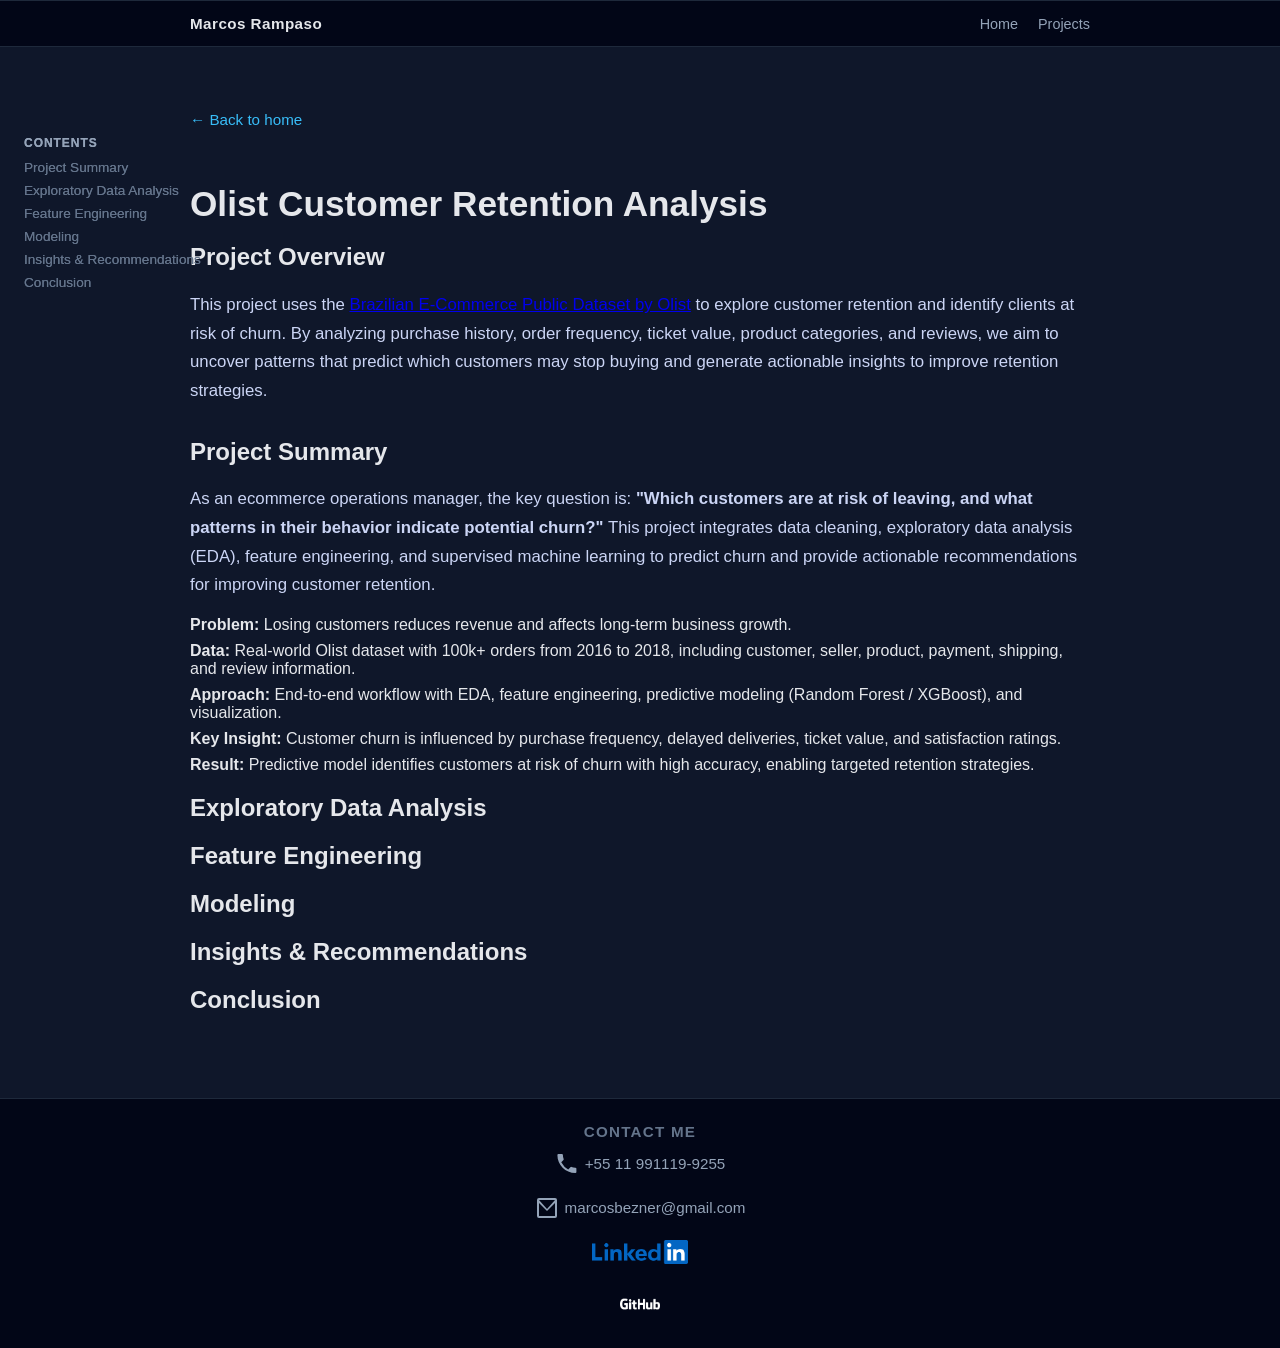
==== projects/brazilian_ecommerce.html @ 2feceb55 "Project 2 updated" ====
<!DOCTYPE html>
<html lang="en">

<head>
  <meta charset="UTF-8" />
  <title>Wildfire Prediction | Marcos Rampaso</title>
  <link rel="icon" type="image/png" href="../assets/images/favicon-32x32.png" />
  <meta name="viewport" content="width=device-width, initial-scale=1.0" />

  <style>
    body {
      margin: 0;
      font-family: -apple-system, BlinkMacSystemFont, "Segoe UI", Roboto, sans-serif;
      background: #0f172a;
      color: #e5e7eb;
    }

    .layout {
      display: flex;
      justify-content: center;
    }

    h1 {
      font-size: 2.2rem;
      margin-bottom: 12px;
    }

    @media (min-width: 1025px) {
      .container {
        padding-left: 260px;
      }
    }

    footer {
      background: #020617;
      padding: 24px 0;
      text-align: center;
      border-top: 1px solid #1e293b;
    }

    footer h3 {
      margin: 0 0 12px 0;
      font-size: 0.95rem;
      letter-spacing: 0.08em;
      text-transform: uppercase;
      color: #64748b;
    }

    .footer-links {
      display: flex;
      flex-direction: column;
      gap: 12px;
      align-items: center;
    }

    .footer-link {
      display: inline-flex;
      align-items: center;
      gap: 8px;
      color: #94a3b8;
      text-decoration: none;
      font-size: 0.95rem;
      transition: color 0.2s ease;
    }

    .footer-link svg {
      width: 24px;
      height: 24px;
      flex-shrink: 0;
    }

    .footer-link:hover {
      color: #38bdf8;
    }

    p {
      color: #cbd5f5;
      line-height: 1.7;
      font-size: 1.05rem;
    }

    .map-container {
      margin-top: 48px;
      border-radius: 14px;
      overflow: hidden;
      border: 1px solid #1e293b;
    }

    iframe {
      width: 100%;
      height: 520px;
      border: none;
    }

    .back-link {
      display: inline-block;
      margin-bottom: 32px;
      color: #38bdf8;
      text-decoration: none;
      font-size: 0.95rem;
    }

    .back-link:hover {
      text-decoration: underline;
    }

    ul {
      list-style: none;
      padding-left: 0;
      margin-top: 16px;
    }

    ul li {
      margin-bottom: 8px;
      font-size: 1rem;
      color: #e5e7eb;
    }

    header {
      position: sticky;
      top: 0;
      z-index: 100;
      background: #020617;
      border-bottom: 1px solid #1e293b;
    }

    .header-container {
      max-width: 900px;
      margin: 0 auto;
      padding: 14px 24px;
      display: flex;
      justify-content: space-between;
      align-items: center;
    }

    .header-name {
      font-weight: 600;
      font-size: 0.95rem;
      color: #e5e7eb;
      letter-spacing: 0.03em;
    }

    .nav-links {
      display: flex;
      gap: 20px;
    }

    .nav-links a {
      font-size: 0.9rem;
      color: #94a3b8;
      text-decoration: none;
      transition: color 0.2s ease;
    }

    .nav-links a:hover {
      color: #38bdf8;
    }

    .toc {
      position: fixed;
      top: 120px;
      left: 24px;
      width: 220px;
      font-size: 0.85rem;
    }

    .toc h4 {
      margin-bottom: 10px;
      color: #94a3b8;
      text-transform: uppercase;
      font-size: 0.75rem;
      letter-spacing: 0.08em;
    }

    .toc a {
      display: block;
      color: #64748b;
      text-decoration: none;
      margin-bottom: 8px;
      transition: color 0.2s ease;
    }

    .toc a:hover {
      color: #38bdf8;
    }

    /* Ajuste layout principal */
    .container {
      max-width: 900px;
      margin: 0 auto;
      padding: 64px 24px;
    }

    /* Mobile */
    @media (max-width: 1024px) {
      .toc {
        display: none;
      }

      .container {
        margin-left: auto;
      }
    }
  </style>
</head>

<body>
  <header>
    <nav class="toc">
      <h4>Contents</h4>
      <a href="#summary">Project Summary</a>
      <a href="#eda">Exploratory Data Analysis</a>
      <a href="#feature-engineering">Feature Engineering</a>
      <a href="#modeling">Modeling</a>
      <a href="#insights">Insights & Recommendations</a>
      <a href="#conclusion">Conclusion</a>
    </nav>
    </div>
  </header>

  <header>
    <nav class="toc">
      <h4>Contents</h4>
      <a href="#summary">Project Summary</a>
      <a href="#eda">Exploratory Data Analysis</a>
      <a href="#feature-engineering">Feature Engineering</a>
      <a href="#modeling">Modeling</a>
      <a href="#insights">Insights & Recommendations</a>
      <a href="#conclusion">Conclusion</a>
    </nav>
    <div class="header-container">
      <div class="header-name">Marcos Rampaso</div>
      <nav class="nav-links">
        <a href="https://marcosrampaso.github.io/index.html">Home</a>
        <a href="https://marcosrampaso.github.io/projects/olist.html">Projects</a>
      </nav>
    </div>
  </header>

  <div class="layout">
    <div class="container">
      <a href="../index.html" class="back-link">← Back to home</a>
      <h1 id="top">Olist Customer Retention Analysis</h1>

      <section style="margin-bottom: 32px;">
        <h2>Project Overview</h2>
        <p>
          This project uses the <a href="https://www.kaggle.com/datasets/olistbr/brazilian-ecommerce/data">Brazilian
            E-Commerce Public Dataset by Olist</a> to explore customer retention and identify clients at risk of churn.
          By analyzing purchase history, order frequency, ticket value, product categories, and reviews, we aim to
          uncover patterns that predict which customers may stop buying and generate actionable insights to improve
          retention strategies.
        </p>
      </section>

      <h2 id="summary">Project Summary</h2>
      <p>
        As an ecommerce operations manager, the key question is:
        <strong>"Which customers are at risk of leaving, and what patterns in their behavior indicate potential
          churn?"</strong>
        This project integrates data cleaning, exploratory data analysis (EDA), feature engineering, and supervised
        machine learning to predict churn and provide actionable recommendations for improving customer retention.
      </p>

      <ul>
        <li><strong>Problem:</strong> Losing customers reduces revenue and affects long-term business growth.</li>
        <li><strong>Data:</strong> Real-world Olist dataset with 100k+ orders from 2016 to 2018, including customer,
          seller, product, payment, shipping, and review information.</li>
        <li><strong>Approach:</strong> End-to-end workflow with EDA, feature engineering, predictive modeling (Random
          Forest / XGBoost), and visualization.</li>
        <li><strong>Key Insight:</strong> Customer churn is influenced by purchase frequency, delayed deliveries, ticket
          value, and satisfaction ratings.</li>
        <li><strong>Result:</strong> Predictive model identifies customers at risk of churn with high accuracy, enabling
          targeted retention strategies.</li>
      </ul>

      <h2 id="eda">Exploratory Data Analysis</h2>
      <!-- Aqui você vai adicionar seus gráficos e análises depois -->

      <h2 id="feature-engineering">Feature Engineering</h2>
      <!-- Aqui você vai documentar como transformou os dados em features -->

      <h2 id="modeling">Modeling</h2>
      <!-- Aqui você vai colocar os modelos, métricas e resultados -->

      <h2 id="insights">Insights & Recommendations</h2>
      <!-- Aqui você vai mostrar conclusões e recomendações práticas -->

      <h2 id="conclusion">Conclusion</h2>
      <!-- Aqui você vai resumir o projeto e resultados -->
    </div>
  </div>
  <!-- Footer -->
  <footer>
    <h3>Contact me</h3>
    <div class="footer-links"
      style="display: flex; justify-content: center; align-items: center; gap: 20px; flex-wrap: wrap;">


      <!-- Phone -->
      <a class="footer-link" href="tel:+5511991119255" style="display: flex; align-items: center; gap: 6px;">
        <svg xmlns="http://www.w3.org/2000/svg" width="24" height="24" fill="currentColor" viewBox="0 0 24 24">
          <path
            d="M6.62 10.79a15.053 15.053 0 0 0 6.59 6.59l2.2-2.2a1 1 0 0 1 1.11-.21c1.21.49 2.53.76 3.88.76a1 1 0 0 1 1 1V20a1 1 0 0 1-1 1c-10.05 0-18-7.95-18-18a1 1 0 0 1 1-1h3.5a1 1 0 0 1 1 1c0 1.35.27 2.67.76 3.88.12.27.06.58-.21 1.11l-2.2 2.2z" />
        </svg>
        <span class="footer-text">+55 11 991119-9255</span>
      </a>

      <!-- Email -->
      <a class="footer-link" href="mailto:marcosbezner@gmail.com" style="display: flex; align-items: center; gap: 6px;">
        <svg xmlns="http://www.w3.org/2000/svg" width="24" height="24" fill="currentColor" viewBox="0 0 24 24">
          <path
            d="M2 4a2 2 0 0 1 2-2h16a2 2 0 0 1 2 2v16a2 2 0 0 1-2 2H4a2 2 0 0 1-2-2V4zm2 0v.01L12 13 20 4.01V4H4zm16 16V6.97l-8 7.99-8-7.99V20h16z" />
        </svg>
        <span class="footer-text">marcosbezner@gmail.com</span>
      </a>
      <!-- LinkedIn -->
      <a class="footer-link" href="https://www.linkedin.com/in/marcos-bezner/" target="_blank"
        style="display: flex; align-items: center; gap: 6px;">
        <img src="../assets/images/LinkedIn_2021.svg.png" alt="LinkedIn" style="height:24px;">
      </a>

      <!-- GitHub -->
      <a class="footer-link" href="https://github.com/marcosrampaso" target="_blank"
        style="display: flex; align-items: center; gap: 6px;">
        <img src="../assets/images/github_logo.png" alt="GitHub" style="height:40px;">
      </a>

    </div>
  </footer>
</body>

</html>
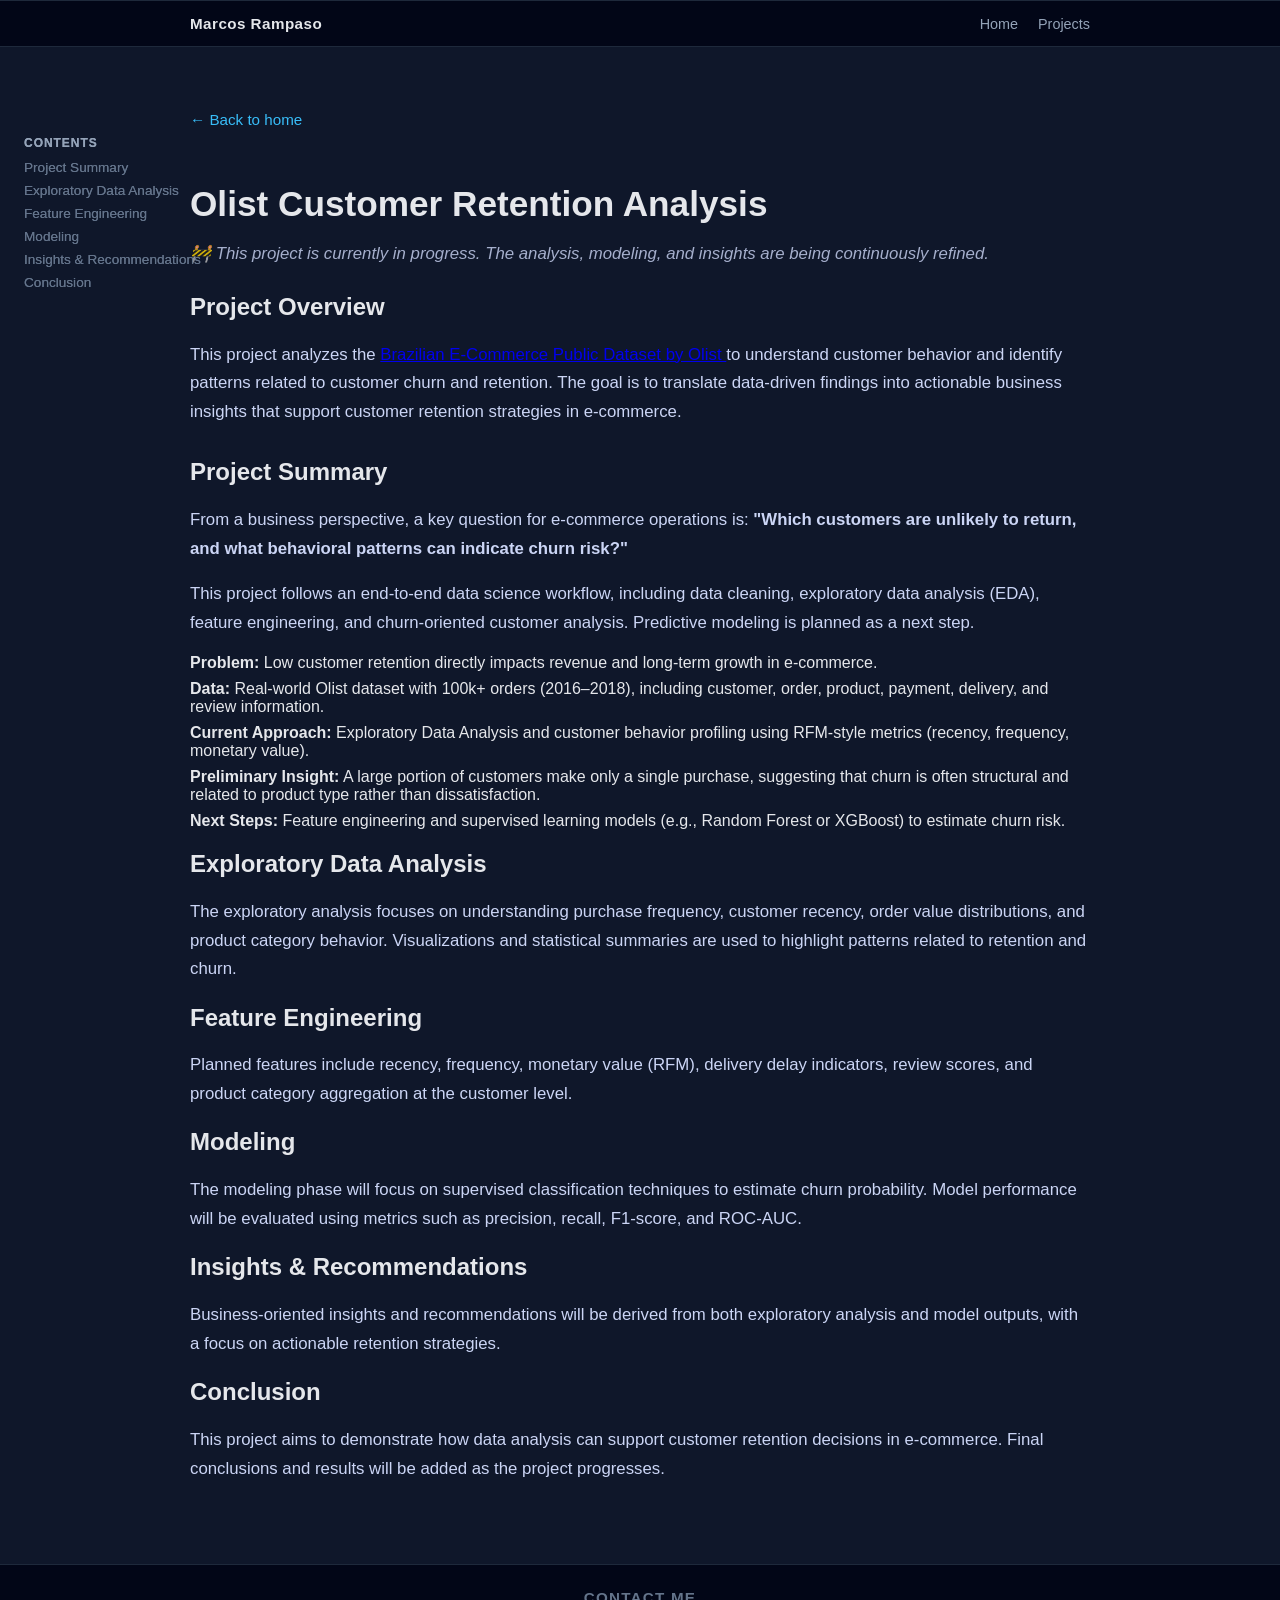
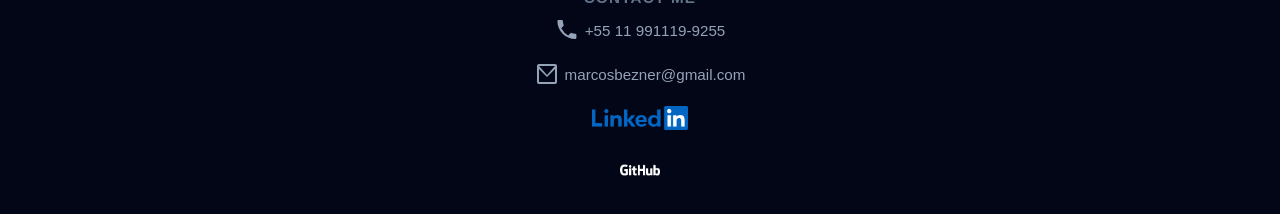
==== commit 483e45ac: "Projects fixed" ====
--- a/projects/brazilian_ecommerce.html
+++ b/projects/brazilian_ecommerce.html
@@ -236,58 +236,100 @@
       </nav>
     </div>
   </header>
-
   <div class="layout">
     <div class="container">
       <a href="../index.html" class="back-link">← Back to home</a>
+
       <h1 id="top">Olist Customer Retention Analysis</h1>
+
+      <p style="opacity: 0.8; font-style: italic; margin-bottom: 24px;">
+        🚧 This project is currently in progress. The analysis, modeling, and insights are being continuously refined.
+      </p>
 
       <section style="margin-bottom: 32px;">
         <h2>Project Overview</h2>
         <p>
-          This project uses the <a href="https://www.kaggle.com/datasets/olistbr/brazilian-ecommerce/data">Brazilian
-            E-Commerce Public Dataset by Olist</a> to explore customer retention and identify clients at risk of churn.
-          By analyzing purchase history, order frequency, ticket value, product categories, and reviews, we aim to
-          uncover patterns that predict which customers may stop buying and generate actionable insights to improve
-          retention strategies.
+          This project analyzes the
+          <a href="https://www.kaggle.com/datasets/olistbr/brazilian-ecommerce/data">
+            Brazilian E-Commerce Public Dataset by Olist
+          </a>
+          to understand customer behavior and identify patterns related to customer churn and retention.
+          The goal is to translate data-driven findings into actionable business insights that support
+          customer retention strategies in e-commerce.
         </p>
       </section>
 
       <h2 id="summary">Project Summary</h2>
       <p>
-        As an ecommerce operations manager, the key question is:
-        <strong>"Which customers are at risk of leaving, and what patterns in their behavior indicate potential
-          churn?"</strong>
-        This project integrates data cleaning, exploratory data analysis (EDA), feature engineering, and supervised
-        machine learning to predict churn and provide actionable recommendations for improving customer retention.
+        From a business perspective, a key question for e-commerce operations is:
+        <strong>
+          "Which customers are unlikely to return, and what behavioral patterns can indicate churn risk?"
+        </strong>
+      </p>
+
+      <p>
+        This project follows an end-to-end data science workflow, including data cleaning,
+        exploratory data analysis (EDA), feature engineering, and churn-oriented customer analysis.
+        Predictive modeling is planned as a next step.
       </p>
 
       <ul>
-        <li><strong>Problem:</strong> Losing customers reduces revenue and affects long-term business growth.</li>
-        <li><strong>Data:</strong> Real-world Olist dataset with 100k+ orders from 2016 to 2018, including customer,
-          seller, product, payment, shipping, and review information.</li>
-        <li><strong>Approach:</strong> End-to-end workflow with EDA, feature engineering, predictive modeling (Random
-          Forest / XGBoost), and visualization.</li>
-        <li><strong>Key Insight:</strong> Customer churn is influenced by purchase frequency, delayed deliveries, ticket
-          value, and satisfaction ratings.</li>
-        <li><strong>Result:</strong> Predictive model identifies customers at risk of churn with high accuracy, enabling
-          targeted retention strategies.</li>
+        <li>
+          <strong>Problem:</strong> Low customer retention directly impacts revenue and long-term growth in e-commerce.
+        </li>
+        <li>
+          <strong>Data:</strong> Real-world Olist dataset with 100k+ orders (2016–2018), including customer, order,
+          product, payment, delivery, and review information.
+        </li>
+        <li>
+          <strong>Current Approach:</strong> Exploratory Data Analysis and customer behavior profiling using RFM-style
+          metrics (recency, frequency, monetary value).
+        </li>
+        <li>
+          <strong>Preliminary Insight:</strong> A large portion of customers make only a single purchase, suggesting
+          that
+          churn is often structural and related to product type rather than dissatisfaction.
+        </li>
+        <li>
+          <strong>Next Steps:</strong> Feature engineering and supervised learning models (e.g., Random Forest or
+          XGBoost) to estimate churn risk.
+        </li>
       </ul>
 
       <h2 id="eda">Exploratory Data Analysis</h2>
-      <!-- Aqui você vai adicionar seus gráficos e análises depois -->
+      <p>
+        The exploratory analysis focuses on understanding purchase frequency, customer recency,
+        order value distributions, and product category behavior.
+        Visualizations and statistical summaries are used to highlight patterns related to retention and churn.
+      </p>
+      <!-- Gráficos e análises serão adicionados aqui -->
 
       <h2 id="feature-engineering">Feature Engineering</h2>
-      <!-- Aqui você vai documentar como transformou os dados em features -->
+      <p>
+        Planned features include recency, frequency, monetary value (RFM),
+        delivery delay indicators, review scores, and product category aggregation at the customer level.
+      </p>
+      <!-- Documentação das features será adicionada aqui -->
 
       <h2 id="modeling">Modeling</h2>
-      <!-- Aqui você vai colocar os modelos, métricas e resultados -->
+      <p>
+        The modeling phase will focus on supervised classification techniques to estimate churn probability.
+        Model performance will be evaluated using metrics such as precision, recall, F1-score, and ROC-AUC.
+      </p>
+      <!-- Modelos e métricas serão adicionados aqui -->
 
       <h2 id="insights">Insights & Recommendations</h2>
-      <!-- Aqui você vai mostrar conclusões e recomendações práticas -->
+      <p>
+        Business-oriented insights and recommendations will be derived from both exploratory analysis
+        and model outputs, with a focus on actionable retention strategies.
+      </p>
+      <!-- Insights finais serão adicionados aqui -->
 
       <h2 id="conclusion">Conclusion</h2>
-      <!-- Aqui você vai resumir o projeto e resultados -->
+      <p>
+        This project aims to demonstrate how data analysis can support customer retention decisions in e-commerce.
+        Final conclusions and results will be added as the project progresses.
+      </p>
     </div>
   </div>
   <!-- Footer -->
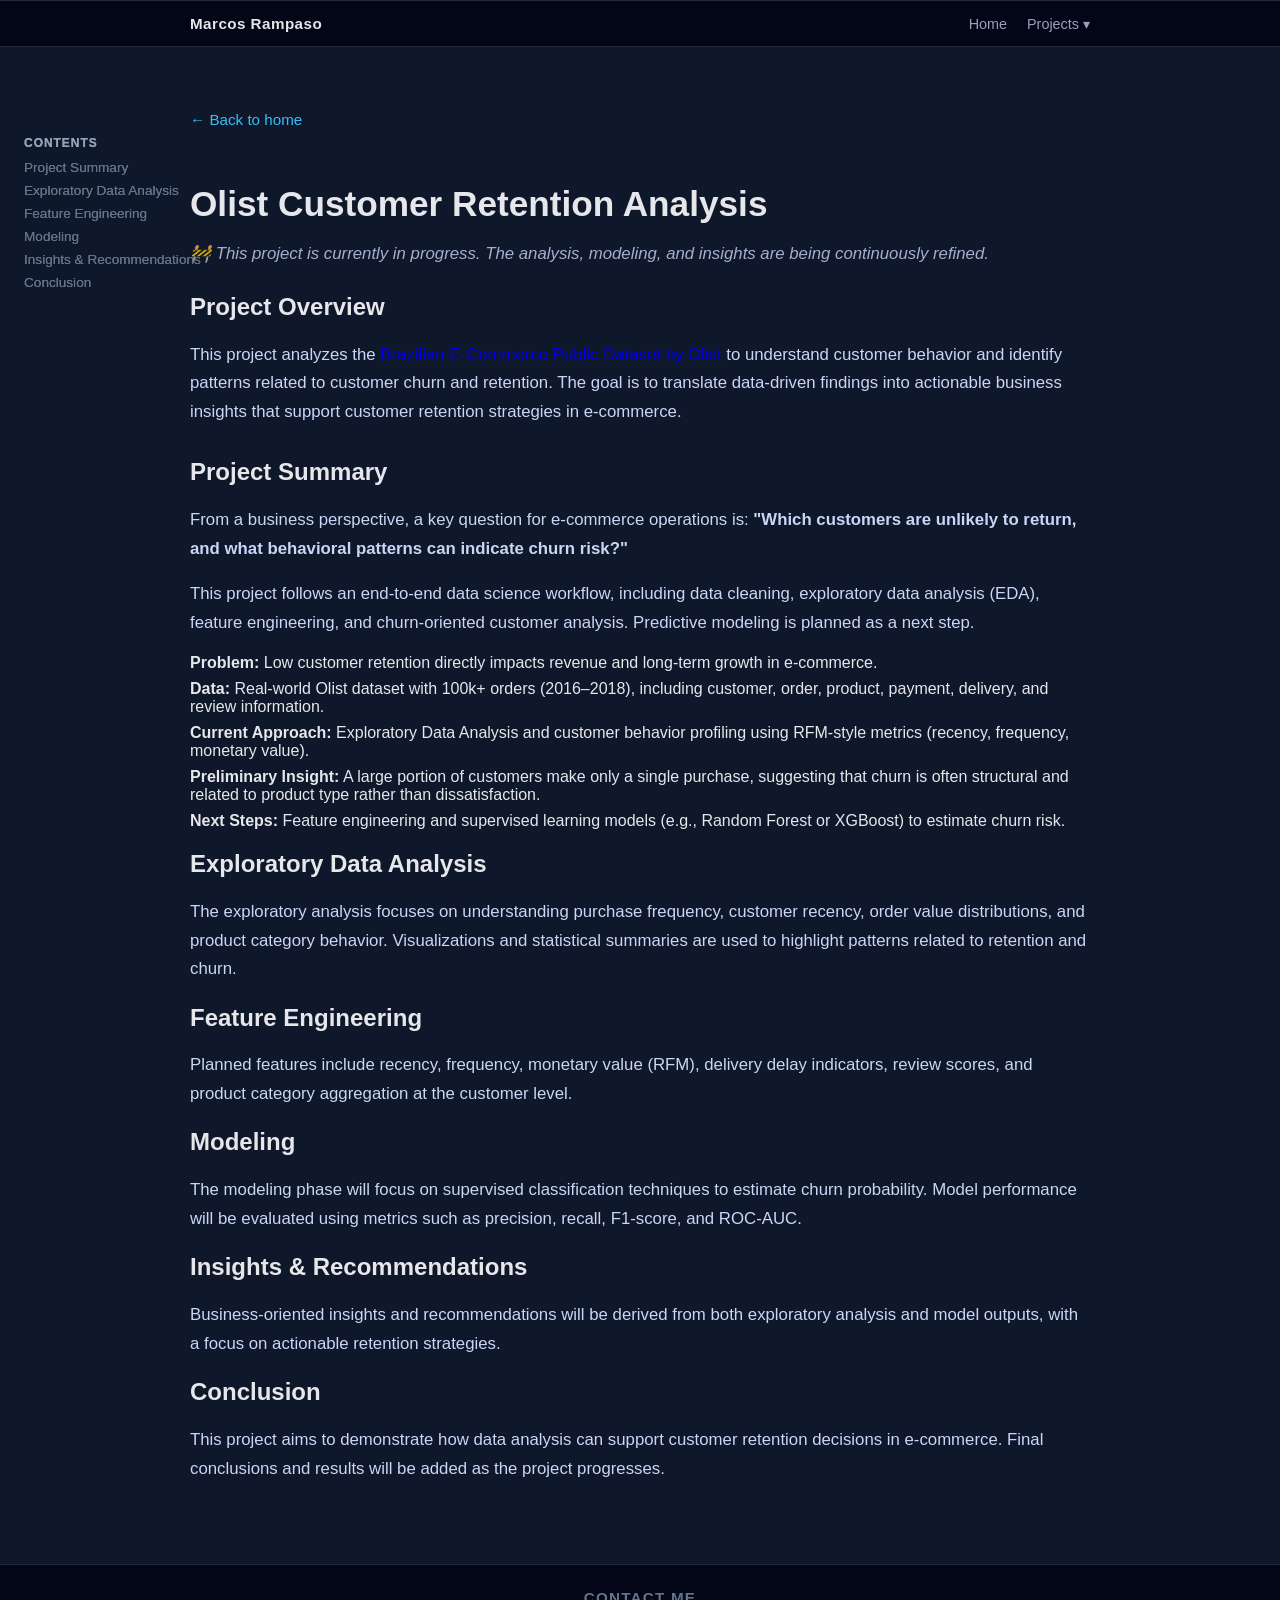
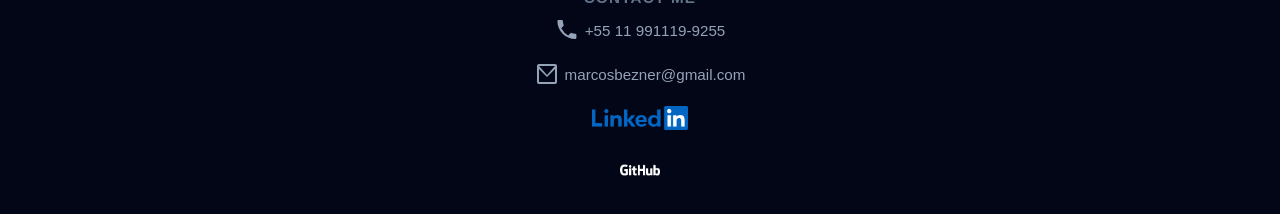
==== commit ce46c347: "Added fixed headers" ====
--- a/projects/brazilian_ecommerce.html
+++ b/projects/brazilian_ecommerce.html
@@ -116,21 +116,28 @@
       color: #e5e7eb;
     }
 
+
+    /* ================= HEADER ================= */
+
     header {
       position: sticky;
       top: 0;
       z-index: 100;
       background: #020617;
       border-bottom: 1px solid #1e293b;
+      overflow: visible;
     }
 
     .header-container {
       max-width: 900px;
       margin: 0 auto;
       padding: 14px 24px;
+
       display: flex;
       justify-content: space-between;
       align-items: center;
+
+      overflow: visible;
     }
 
     .header-name {
@@ -138,6 +145,225 @@
       font-size: 0.95rem;
       color: #e5e7eb;
       letter-spacing: 0.03em;
+    }
+
+    .header-container {
+      max-width: 900px;
+      margin: 0 auto;
+      padding: 14px 24px;
+      display: flex;
+      justify-content: space-between;
+      align-items: center;
+      overflow: visible;
+    }
+
+    .header-name {
+      font-weight: 600;
+      font-size: 0.95rem;
+      color: #e5e7eb;
+      letter-spacing: 0.03em;
+    }
+
+    /* Skills section */
+    .skills {
+      margin-top: -60px;
+      text-align: center;
+    }
+
+    .skills-wrapper {
+      position: relative;
+      max-width: 900px;
+      margin: 0 auto;
+    }
+
+    /* viewport controla o corte */
+    .skills-viewport {
+      overflow: hidden;
+      width: 100%;
+      max-width: 1080px;
+      margin: 0 auto;
+      padding: 12px 12px 0 12px;
+      /* topo maior para hover */
+    }
+
+    /* trilho que desliza */
+    .skills-carousel {
+      display: flex;
+      gap: 24px;
+      transition: transform 0.35s ease;
+    }
+
+    /* 3 cards EXATOS por tela */
+    .skill-card {
+      box-sizing: border-box;
+      /* padding e borda entram na largura */
+      flex: 0 0 calc((100% - 48px) / 3);
+      padding: 24px;
+      border: 1px solid #1e293b;
+      border-radius: 14px;
+      background: #020617;
+      text-align: center;
+      transition: transform 0.25s ease, box-shadow 0.25s ease, border 0.25s ease;
+    }
+
+    .skill-card:hover {
+      transform: translateY(-6px);
+      border-color: #38bdf8;
+      box-shadow: 0 10px 30px rgba(56, 189, 248, 0.15);
+    }
+
+    .skill-image {
+      width: 64px;
+      height: 64px;
+      object-fit: contain;
+      margin-bottom: 16px;
+    }
+
+    .skill-title {
+      font-size: 1.1rem;
+      margin-bottom: 12px;
+      color: #e5e7eb;
+    }
+
+    .skill-description {
+      font-size: 0.95rem;
+      color: #cbd5f5;
+      line-height: 1.6;
+    }
+
+    /* Carousel arrows */
+    .skills-arrow {
+      position: absolute;
+      top: 50%;
+      transform: translateY(-50%);
+      background: #020617;
+      border: 1px solid #1e293b;
+      color: #94a3b8;
+      width: 40px;
+      height: 40px;
+      border-radius: 50%;
+      cursor: pointer;
+      transition: all 0.2s ease;
+    }
+
+    .skills-arrow:hover {
+      color: #38bdf8;
+      border-color: #38bdf8;
+    }
+
+    .skills-arrow.left {
+      left: -56px;
+    }
+
+    .skills-arrow.right {
+      right: -56px;
+    }
+
+    /* Mobile */
+    @media (max-width: 900px) {
+      .skill-card {
+        flex: 0 0 100%;
+      }
+
+      .skills-arrow {
+        display: none;
+      }
+    }
+
+    /* ================= NAV ================= */
+
+    .nav-links {
+      display: flex;
+      gap: 20px;
+      align-items: center;
+      overflow: visible;
+      /* FUNDAMENTAL */
+    }
+
+    .nav-links a,
+    .nav-link {
+      font-size: 0.9rem;
+      color: #94a3b8;
+      text-decoration: none;
+      cursor: pointer;
+      transition: color 0.2s ease;
+    }
+
+    .nav-links a:hover,
+    .nav-link:hover {
+      color: #38bdf8;
+    }
+
+    /* ================= DROPDOWN ================= */
+
+    .nav-dropdown {
+      position: relative;
+      display: flex;
+      align-items: center;
+    }
+
+    /* ponte invisível anti-perda de hover */
+    .nav-dropdown::after {
+      content: "";
+      position: absolute;
+      top: 100%;
+      left: 0;
+      width: 100%;
+      height: 14px;
+    }
+
+    /* dropdown menu */
+    .dropdown-menu {
+      position: absolute;
+      top: 100%;
+      /* SEM GAP */
+      left: 0;
+
+      background-color: #020617;
+      border: 1px solid #1e293b;
+      min-width: 260px;
+      border-radius: 10px;
+
+      padding: 8px 0;
+      box-shadow: 0 12px 30px rgba(0, 0, 0, 0.35);
+      z-index: 9999;
+
+      /* estado fechado */
+      opacity: 0;
+      visibility: hidden;
+      transform: translateY(-6px);
+      pointer-events: none;
+
+      transition:
+        opacity 0.2s ease,
+        transform 0.2s ease,
+        visibility 0.2s ease;
+    }
+
+    /* estado aberto */
+    .nav-dropdown:hover .dropdown-menu,
+    .nav-dropdown:focus-within .dropdown-menu {
+      opacity: 1;
+      visibility: visible;
+      transform: translateY(0);
+      pointer-events: auto;
+    }
+
+    /* links do dropdown */
+    .dropdown-menu a {
+      display: block;
+      padding: 12px 20px;
+
+      color: #e5e7eb;
+      text-decoration: none;
+      font-size: 0.95rem;
+
+      transition: background 0.2s ease, color 0.2s ease;
+    }
+
+    .dropdown-menu a:hover {
+      background-color: #1e293b;
+      color: #ffffff;
     }
 
     .nav-links {
@@ -230,9 +456,24 @@
     </nav>
     <div class="header-container">
       <div class="header-name">Marcos Rampaso</div>
+
       <nav class="nav-links">
         <a href="https://marcosrampaso.github.io/index.html">Home</a>
-        <a href="https://marcosrampaso.github.io/projects/olist.html">Projects</a>
+
+        <div class="nav-dropdown">
+          <a class="nav-link">
+            Projects ▾
+          </a>
+
+          <div class="dropdown-menu">
+            <a href="https://marcosrampaso.github.io/projects/wildfire.html">
+              Wildfire Prediction
+            </a>
+            <a href="https://marcosrampaso.github.io/projects/brazilian_ecommerce.html">
+              Olist Business Analytics
+            </a>
+          </div>
+        </div>
       </nav>
     </div>
   </header>
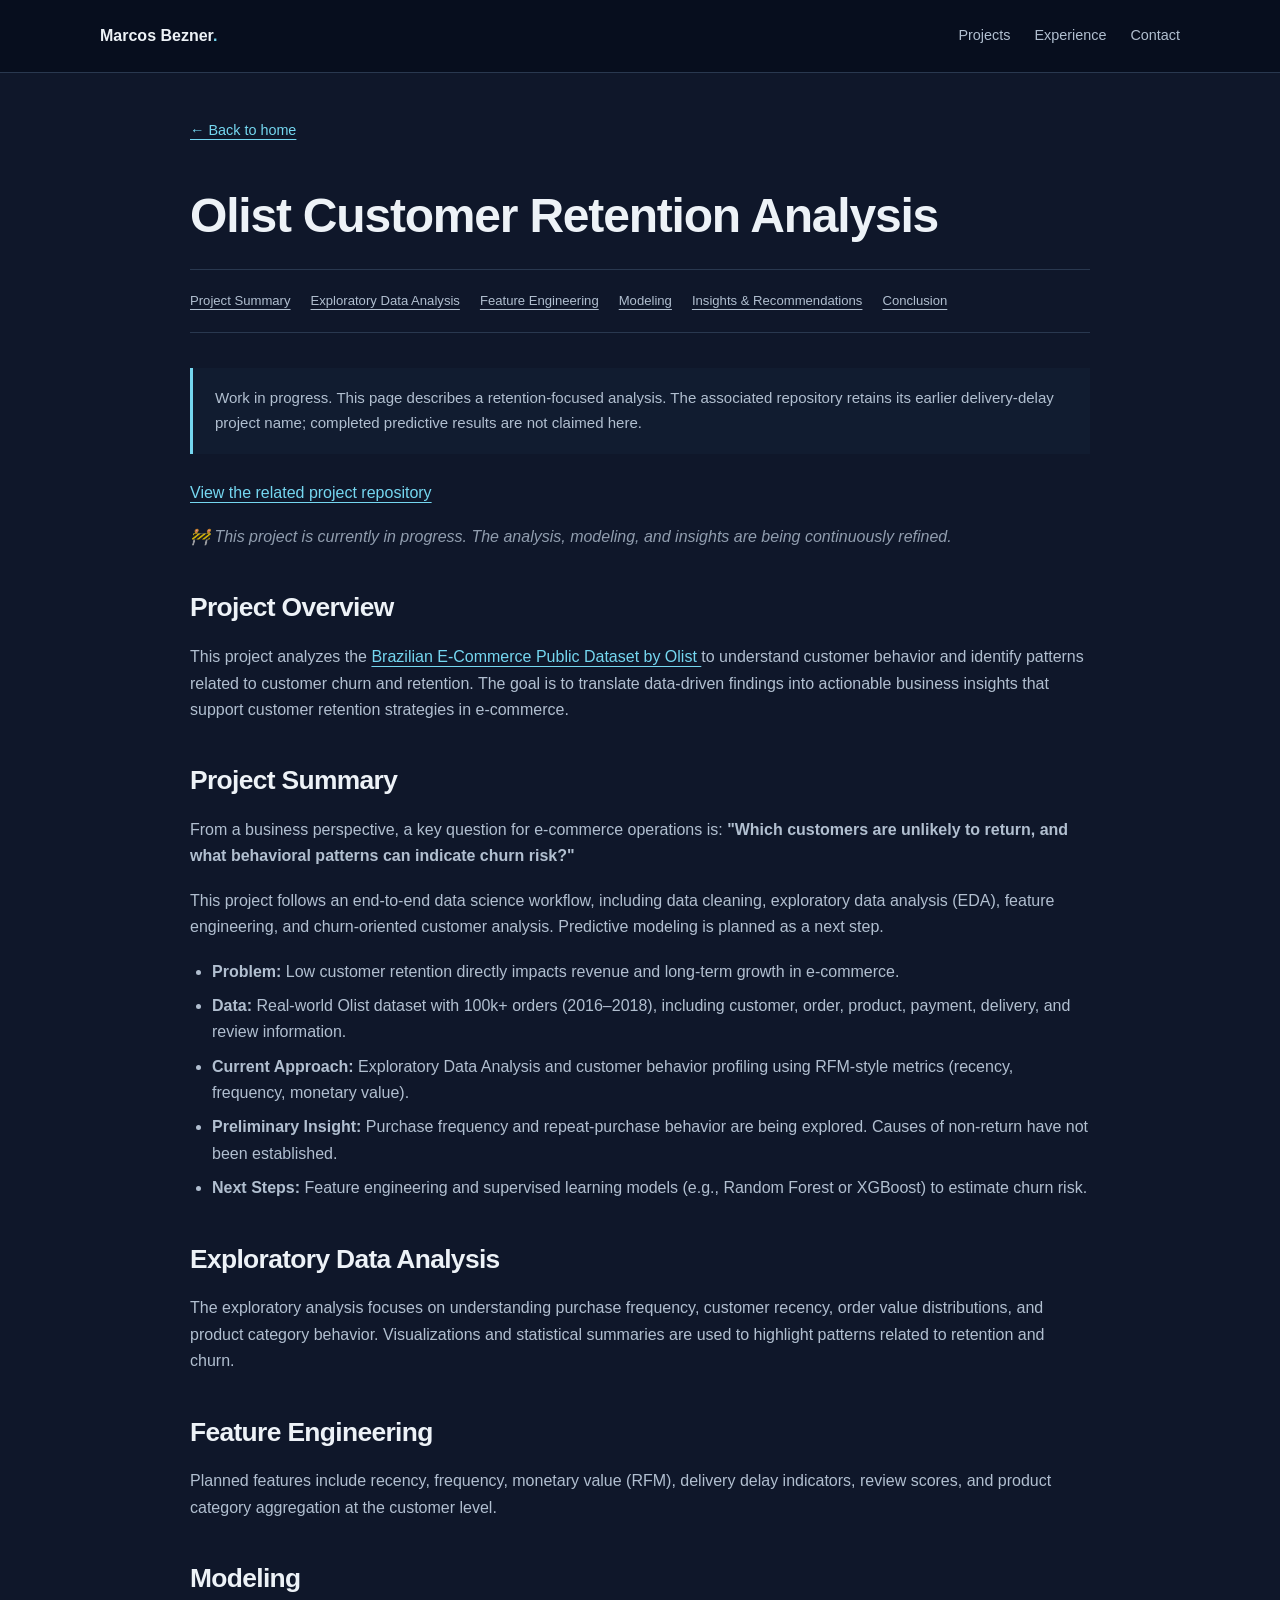
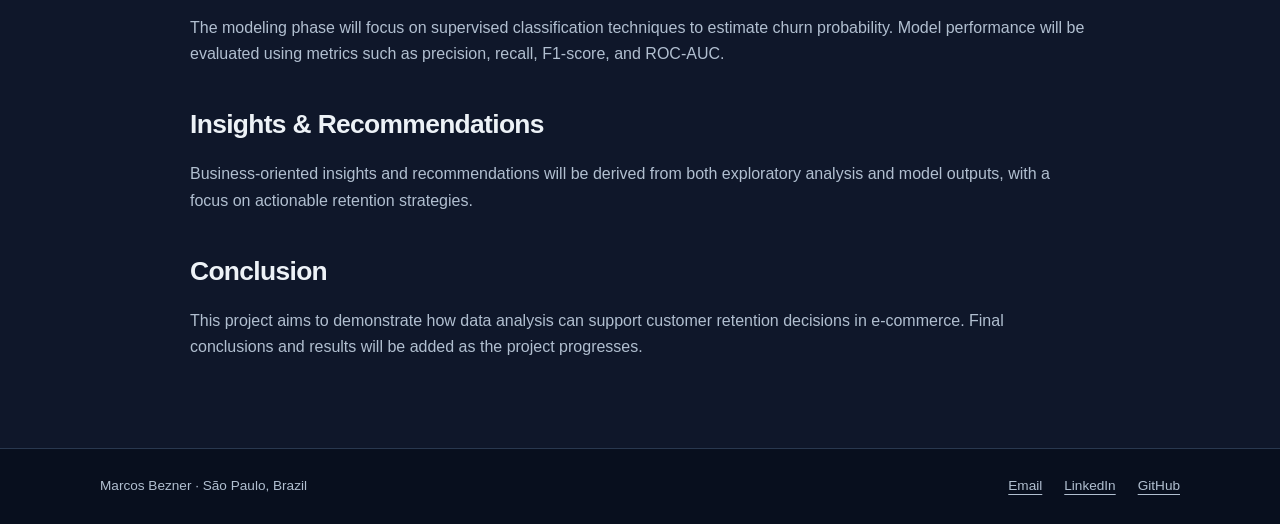
==== commit 2304a0f6: "Update portfolio for backend, APIs and automation" ====
--- a/projects/brazilian_ecommerce.html
+++ b/projects/brazilian_ecommerce.html
@@ -3,485 +3,26 @@
 
 <head>
   <meta charset="UTF-8" />
-  <title>Wildfire Prediction | Marcos Rampaso</title>
+  <title>Olist Customer Retention Analysis | Marcos Bezner</title>
   <link rel="icon" type="image/png" href="../assets/images/favicon-32x32.png" />
+  <meta name="description" content="An ongoing exploration of customer retention using the public Olist e-commerce dataset.">
   <meta name="viewport" content="width=device-width, initial-scale=1.0" />
 
-  <style>
-    body {
-      margin: 0;
-      font-family: -apple-system, BlinkMacSystemFont, "Segoe UI", Roboto, sans-serif;
-      background: #0f172a;
-      color: #e5e7eb;
-    }
-
-    .layout {
-      display: flex;
-      justify-content: center;
-    }
-
-    h1 {
-      font-size: 2.2rem;
-      margin-bottom: 12px;
-    }
-
-    @media (min-width: 1025px) {
-      .container {
-        padding-left: 260px;
-      }
-    }
-
-    footer {
-      background: #020617;
-      padding: 24px 0;
-      text-align: center;
-      border-top: 1px solid #1e293b;
-    }
-
-    footer h3 {
-      margin: 0 0 12px 0;
-      font-size: 0.95rem;
-      letter-spacing: 0.08em;
-      text-transform: uppercase;
-      color: #64748b;
-    }
-
-    .footer-links {
-      display: flex;
-      flex-direction: column;
-      gap: 12px;
-      align-items: center;
-    }
-
-    .footer-link {
-      display: inline-flex;
-      align-items: center;
-      gap: 8px;
-      color: #94a3b8;
-      text-decoration: none;
-      font-size: 0.95rem;
-      transition: color 0.2s ease;
-    }
-
-    .footer-link svg {
-      width: 24px;
-      height: 24px;
-      flex-shrink: 0;
-    }
-
-    .footer-link:hover {
-      color: #38bdf8;
-    }
-
-    p {
-      color: #cbd5f5;
-      line-height: 1.7;
-      font-size: 1.05rem;
-    }
-
-    .map-container {
-      margin-top: 48px;
-      border-radius: 14px;
-      overflow: hidden;
-      border: 1px solid #1e293b;
-    }
-
-    iframe {
-      width: 100%;
-      height: 520px;
-      border: none;
-    }
-
-    .back-link {
-      display: inline-block;
-      margin-bottom: 32px;
-      color: #38bdf8;
-      text-decoration: none;
-      font-size: 0.95rem;
-    }
-
-    .back-link:hover {
-      text-decoration: underline;
-    }
-
-    ul {
-      list-style: none;
-      padding-left: 0;
-      margin-top: 16px;
-    }
-
-    ul li {
-      margin-bottom: 8px;
-      font-size: 1rem;
-      color: #e5e7eb;
-    }
-
-
-    /* ================= HEADER ================= */
-
-    header {
-      position: sticky;
-      top: 0;
-      z-index: 100;
-      background: #020617;
-      border-bottom: 1px solid #1e293b;
-      overflow: visible;
-    }
-
-    .header-container {
-      max-width: 900px;
-      margin: 0 auto;
-      padding: 14px 24px;
-
-      display: flex;
-      justify-content: space-between;
-      align-items: center;
-
-      overflow: visible;
-    }
-
-    .header-name {
-      font-weight: 600;
-      font-size: 0.95rem;
-      color: #e5e7eb;
-      letter-spacing: 0.03em;
-    }
-
-    .header-container {
-      max-width: 900px;
-      margin: 0 auto;
-      padding: 14px 24px;
-      display: flex;
-      justify-content: space-between;
-      align-items: center;
-      overflow: visible;
-    }
-
-    .header-name {
-      font-weight: 600;
-      font-size: 0.95rem;
-      color: #e5e7eb;
-      letter-spacing: 0.03em;
-    }
-
-    /* Skills section */
-    .skills {
-      margin-top: -60px;
-      text-align: center;
-    }
-
-    .skills-wrapper {
-      position: relative;
-      max-width: 900px;
-      margin: 0 auto;
-    }
-
-    /* viewport controla o corte */
-    .skills-viewport {
-      overflow: hidden;
-      width: 100%;
-      max-width: 1080px;
-      margin: 0 auto;
-      padding: 12px 12px 0 12px;
-      /* topo maior para hover */
-    }
-
-    /* trilho que desliza */
-    .skills-carousel {
-      display: flex;
-      gap: 24px;
-      transition: transform 0.35s ease;
-    }
-
-    /* 3 cards EXATOS por tela */
-    .skill-card {
-      box-sizing: border-box;
-      /* padding e borda entram na largura */
-      flex: 0 0 calc((100% - 48px) / 3);
-      padding: 24px;
-      border: 1px solid #1e293b;
-      border-radius: 14px;
-      background: #020617;
-      text-align: center;
-      transition: transform 0.25s ease, box-shadow 0.25s ease, border 0.25s ease;
-    }
-
-    .skill-card:hover {
-      transform: translateY(-6px);
-      border-color: #38bdf8;
-      box-shadow: 0 10px 30px rgba(56, 189, 248, 0.15);
-    }
-
-    .skill-image {
-      width: 64px;
-      height: 64px;
-      object-fit: contain;
-      margin-bottom: 16px;
-    }
-
-    .skill-title {
-      font-size: 1.1rem;
-      margin-bottom: 12px;
-      color: #e5e7eb;
-    }
-
-    .skill-description {
-      font-size: 0.95rem;
-      color: #cbd5f5;
-      line-height: 1.6;
-    }
-
-    /* Carousel arrows */
-    .skills-arrow {
-      position: absolute;
-      top: 50%;
-      transform: translateY(-50%);
-      background: #020617;
-      border: 1px solid #1e293b;
-      color: #94a3b8;
-      width: 40px;
-      height: 40px;
-      border-radius: 50%;
-      cursor: pointer;
-      transition: all 0.2s ease;
-    }
-
-    .skills-arrow:hover {
-      color: #38bdf8;
-      border-color: #38bdf8;
-    }
-
-    .skills-arrow.left {
-      left: -56px;
-    }
-
-    .skills-arrow.right {
-      right: -56px;
-    }
-
-    /* Mobile */
-    @media (max-width: 900px) {
-      .skill-card {
-        flex: 0 0 100%;
-      }
-
-      .skills-arrow {
-        display: none;
-      }
-    }
-
-    /* ================= NAV ================= */
-
-    .nav-links {
-      display: flex;
-      gap: 20px;
-      align-items: center;
-      overflow: visible;
-      /* FUNDAMENTAL */
-    }
-
-    .nav-links a,
-    .nav-link {
-      font-size: 0.9rem;
-      color: #94a3b8;
-      text-decoration: none;
-      cursor: pointer;
-      transition: color 0.2s ease;
-    }
-
-    .nav-links a:hover,
-    .nav-link:hover {
-      color: #38bdf8;
-    }
-
-    /* ================= DROPDOWN ================= */
-
-    .nav-dropdown {
-      position: relative;
-      display: flex;
-      align-items: center;
-    }
-
-    /* ponte invisível anti-perda de hover */
-    .nav-dropdown::after {
-      content: "";
-      position: absolute;
-      top: 100%;
-      left: 0;
-      width: 100%;
-      height: 14px;
-    }
-
-    /* dropdown menu */
-    .dropdown-menu {
-      position: absolute;
-      top: 100%;
-      /* SEM GAP */
-      left: 0;
-
-      background-color: #020617;
-      border: 1px solid #1e293b;
-      min-width: 260px;
-      border-radius: 10px;
-
-      padding: 8px 0;
-      box-shadow: 0 12px 30px rgba(0, 0, 0, 0.35);
-      z-index: 9999;
-
-      /* estado fechado */
-      opacity: 0;
-      visibility: hidden;
-      transform: translateY(-6px);
-      pointer-events: none;
-
-      transition:
-        opacity 0.2s ease,
-        transform 0.2s ease,
-        visibility 0.2s ease;
-    }
-
-    /* estado aberto */
-    .nav-dropdown:hover .dropdown-menu,
-    .nav-dropdown:focus-within .dropdown-menu {
-      opacity: 1;
-      visibility: visible;
-      transform: translateY(0);
-      pointer-events: auto;
-    }
-
-    /* links do dropdown */
-    .dropdown-menu a {
-      display: block;
-      padding: 12px 20px;
-
-      color: #e5e7eb;
-      text-decoration: none;
-      font-size: 0.95rem;
-
-      transition: background 0.2s ease, color 0.2s ease;
-    }
-
-    .dropdown-menu a:hover {
-      background-color: #1e293b;
-      color: #ffffff;
-    }
-
-    .nav-links {
-      display: flex;
-      gap: 20px;
-    }
-
-    .nav-links a {
-      font-size: 0.9rem;
-      color: #94a3b8;
-      text-decoration: none;
-      transition: color 0.2s ease;
-    }
-
-    .nav-links a:hover {
-      color: #38bdf8;
-    }
-
-    .toc {
-      position: fixed;
-      top: 120px;
-      left: 24px;
-      width: 220px;
-      font-size: 0.85rem;
-    }
-
-    .toc h4 {
-      margin-bottom: 10px;
-      color: #94a3b8;
-      text-transform: uppercase;
-      font-size: 0.75rem;
-      letter-spacing: 0.08em;
-    }
-
-    .toc a {
-      display: block;
-      color: #64748b;
-      text-decoration: none;
-      margin-bottom: 8px;
-      transition: color 0.2s ease;
-    }
-
-    .toc a:hover {
-      color: #38bdf8;
-    }
-
-    /* Ajuste layout principal */
-    .container {
-      max-width: 900px;
-      margin: 0 auto;
-      padding: 64px 24px;
-    }
-
-    /* Mobile */
-    @media (max-width: 1024px) {
-      .toc {
-        display: none;
-      }
-
-      .container {
-        margin-left: auto;
-      }
-    }
-  </style>
+  <link rel="stylesheet" href="../assets/site.css">
 </head>
 
-<body>
-  <header>
-    <nav class="toc">
-      <h4>Contents</h4>
-      <a href="#summary">Project Summary</a>
-      <a href="#eda">Exploratory Data Analysis</a>
-      <a href="#feature-engineering">Feature Engineering</a>
-      <a href="#modeling">Modeling</a>
-      <a href="#insights">Insights & Recommendations</a>
-      <a href="#conclusion">Conclusion</a>
-    </nav>
-    </div>
-  </header>
-
-  <header>
-    <nav class="toc">
-      <h4>Contents</h4>
-      <a href="#summary">Project Summary</a>
-      <a href="#eda">Exploratory Data Analysis</a>
-      <a href="#feature-engineering">Feature Engineering</a>
-      <a href="#modeling">Modeling</a>
-      <a href="#insights">Insights & Recommendations</a>
-      <a href="#conclusion">Conclusion</a>
-    </nav>
-    <div class="header-container">
-      <div class="header-name">Marcos Rampaso</div>
-
-      <nav class="nav-links">
-        <a href="https://marcosrampaso.github.io/index.html">Home</a>
-
-        <div class="nav-dropdown">
-          <a class="nav-link">
-            Projects ▾
-          </a>
-
-          <div class="dropdown-menu">
-            <a href="https://marcosrampaso.github.io/projects/wildfire.html">
-              Wildfire Prediction
-            </a>
-            <a href="https://marcosrampaso.github.io/projects/brazilian_ecommerce.html">
-              Olist Business Analytics
-            </a>
-          </div>
-        </div>
-      </nav>
-    </div>
-  </header>
-  <div class="layout">
+<body><a class="skip-link" href="#main">Skip to content</a>
+<header class="site-header"><div class="wrap header-inner">
+<a class="brand" href="../index.html">Marcos Bezner<span>.</span></a>
+<nav class="nav" aria-label="Main navigation"><a href="../index.html#work">Projects</a><a class="nav-about" href="../index.html#experience">Experience</a><a href="../index.html#contact">Contact</a></nav>
+</div></header>
+  <main id="main" class="layout">
     <div class="container">
       <a href="../index.html" class="back-link">← Back to home</a>
 
-      <h1 id="top">Olist Customer Retention Analysis</h1>
+      <h1 id="top">Olist Customer Retention Analysis</h1><nav class="case-toc" aria-label="Project contents"><a href="#summary">Project Summary</a><a href="#eda">Exploratory Data Analysis</a><a href="#feature-engineering">Feature Engineering</a><a href="#modeling">Modeling</a><a href="#insights">Insights & Recommendations</a><a href="#conclusion">Conclusion</a></nav>
+<p class="notice">Work in progress. This page describes a retention-focused analysis. The associated repository retains its earlier delivery-delay project name; completed predictive results are not claimed here.</p>
+<p><a href="https://github.com/marcosrampaso/brazilian-ecommerce-delivery-delay-prediction">View the related project repository</a></p>
 
       <p style="opacity: 0.8; font-style: italic; margin-bottom: 24px;">
         🚧 This project is currently in progress. The analysis, modeling, and insights are being continuously refined.
@@ -527,9 +68,7 @@
           metrics (recency, frequency, monetary value).
         </li>
         <li>
-          <strong>Preliminary Insight:</strong> A large portion of customers make only a single purchase, suggesting
-          that
-          churn is often structural and related to product type rather than dissatisfaction.
+          <strong>Preliminary Insight:</strong> Purchase frequency and repeat-purchase behavior are being explored. Causes of non-return have not been established.
         </li>
         <li>
           <strong>Next Steps:</strong> Feature engineering and supervised learning models (e.g., Random Forest or
@@ -572,45 +111,9 @@
         Final conclusions and results will be added as the project progresses.
       </p>
     </div>
-  </div>
+  </main>
   <!-- Footer -->
-  <footer>
-    <h3>Contact me</h3>
-    <div class="footer-links"
-      style="display: flex; justify-content: center; align-items: center; gap: 20px; flex-wrap: wrap;">
-
-
-      <!-- Phone -->
-      <a class="footer-link" href="tel:+5511991119255" style="display: flex; align-items: center; gap: 6px;">
-        <svg xmlns="http://www.w3.org/2000/svg" width="24" height="24" fill="currentColor" viewBox="0 0 24 24">
-          <path
-            d="M6.62 10.79a15.053 15.053 0 0 0 6.59 6.59l2.2-2.2a1 1 0 0 1 1.11-.21c1.21.49 2.53.76 3.88.76a1 1 0 0 1 1 1V20a1 1 0 0 1-1 1c-10.05 0-18-7.95-18-18a1 1 0 0 1 1-1h3.5a1 1 0 0 1 1 1c0 1.35.27 2.67.76 3.88.12.27.06.58-.21 1.11l-2.2 2.2z" />
-        </svg>
-        <span class="footer-text">+55 11 991119-9255</span>
-      </a>
-
-      <!-- Email -->
-      <a class="footer-link" href="mailto:marcosbezner@gmail.com" style="display: flex; align-items: center; gap: 6px;">
-        <svg xmlns="http://www.w3.org/2000/svg" width="24" height="24" fill="currentColor" viewBox="0 0 24 24">
-          <path
-            d="M2 4a2 2 0 0 1 2-2h16a2 2 0 0 1 2 2v16a2 2 0 0 1-2 2H4a2 2 0 0 1-2-2V4zm2 0v.01L12 13 20 4.01V4H4zm16 16V6.97l-8 7.99-8-7.99V20h16z" />
-        </svg>
-        <span class="footer-text">marcosbezner@gmail.com</span>
-      </a>
-      <!-- LinkedIn -->
-      <a class="footer-link" href="https://www.linkedin.com/in/marcos-bezner/" target="_blank"
-        style="display: flex; align-items: center; gap: 6px;">
-        <img src="../assets/images/LinkedIn_2021.svg.png" alt="LinkedIn" style="height:24px;">
-      </a>
-
-      <!-- GitHub -->
-      <a class="footer-link" href="https://github.com/marcosrampaso" target="_blank"
-        style="display: flex; align-items: center; gap: 6px;">
-        <img src="../assets/images/github_logo.png" alt="GitHub" style="height:40px;">
-      </a>
-
-    </div>
-  </footer>
+  <footer class="site-footer"><div class="wrap footer-inner"><p>Marcos Bezner · São Paulo, Brazil</p><nav class="footer-links" aria-label="Social links"><a href="mailto:marcosbezner@gmail.com">Email</a><a href="https://www.linkedin.com/in/marcos-bezner/">LinkedIn</a><a href="https://github.com/marcosrampaso">GitHub</a></nav></div></footer>
 </body>
 
 </html>
--- a/assets/site.css
+++ b/assets/site.css
@@ -0,0 +1,639 @@
+:root {
+  color-scheme:dark;
+  --bg:#0f172a;
+  --panel:#111c30;
+  --deep:#080f1e;
+  --text:#edf2f7;
+  --muted:#b1bfd0;
+  --line:#29384f;
+  --accent:#75d7f0;
+  --green:#a8e6c0;
+  --width:1080px;
+}
+* {
+  box-sizing:border-box;
+}
+html {
+  scroll-behavior:smooth;
+  scroll-padding-top:90px;
+}
+body {
+  margin:0;
+  background:var(--bg);
+  color:var(--text);
+  font-family:-apple-system,BlinkMacSystemFont,"Segoe UI",Roboto,sans-serif;
+  line-height:1.65;
+}
+a {
+  color:var(--accent);
+  text-underline-offset:4px;
+}
+a:hover {
+  color:#c8f4ff;
+}
+a:focus-visible,summary:focus-visible {
+  outline:3px solid var(--accent);
+  outline-offset:5px;
+}
+img {
+  max-width:100%;
+  height:auto;
+}
+h1,h2,h3,h4 {
+  line-height:1.2;
+  letter-spacing:-.025em;
+}
+h1 {
+  font-size:clamp(2.5rem,5.6vw,4.5rem);
+  margin:14px 0 24px;
+}
+h2 {
+  font-size:clamp(1.7rem,3vw,2.4rem);
+  margin:8px 0 20px;
+}
+h3 {
+  font-size:1.25rem;
+  margin:0 0 12px;
+}
+p {
+  color:var(--muted);
+  margin:0 0 18px;
+}
+ul {
+  color:var(--muted);
+  padding-left:22px;
+}
+li+li {
+  margin-top:8px;
+}
+.wrap {
+  width:min(var(--width),calc(100% - 48px));
+  margin:auto;
+}
+.skip-link {
+  position:absolute;
+  left:16px;
+  top:-80px;
+  background:var(--accent);
+  color:var(--deep);
+  padding:12px;
+  z-index:200;
+}
+.skip-link:focus {
+  top:12px;
+}
+.site-header {
+  position:sticky;
+  top:0;
+  z-index:100;
+  background:rgba(8,15,30,.97);
+  border-bottom:1px solid var(--line);
+}
+.header-inner {
+  min-height:72px;
+  display:flex;
+  align-items:center;
+  justify-content:space-between;
+  gap:24px;
+}
+.brand {
+  color:var(--text);
+  font-weight:700;
+  text-decoration:none;
+  white-space:nowrap;
+}
+.brand span {
+  color:var(--accent);
+}
+.nav {
+  display:flex;
+  gap:24px;
+  align-items:center;
+}
+.nav a {
+  color:var(--muted);
+  font-size:.9rem;
+  text-decoration:none;
+}
+.nav a:hover {
+  color:var(--accent);
+}
+.hero {
+  display:grid;
+  grid-template-columns:1fr 220px;
+  gap:70px;
+  align-items:center;
+  padding:86px 0 72px;
+}
+.eyebrow {
+  color:var(--accent);
+  font-size:.75rem;
+  letter-spacing:.14em;
+  text-transform:uppercase;
+  font-weight:700;
+  margin-bottom:14px;
+}
+.hero .intro {
+  font-size:1.18rem;
+  max-width:650px;
+}
+.hero-photo {
+  width:200px;
+  height:240px;
+  object-fit:cover;
+  border-radius:18px;
+  border:1px solid var(--line);
+}
+.hero-meta {
+  font-size:.85rem;
+  margin-top:18px;
+  max-width:220px;
+}
+.actions {
+  display:flex;
+  flex-wrap:wrap;
+  gap:12px;
+  margin-top:26px;
+}
+.button {
+  display:inline-flex;
+  align-items:center;
+  justify-content:center;
+  padding:11px 18px;
+  border:1px solid var(--line);
+  border-radius:8px;
+  color:var(--text);
+  text-decoration:none;
+  font-size:.9rem;
+  font-weight:600;
+  background:var(--deep);
+}
+.button:hover {
+  border-color:var(--accent);
+  color:var(--accent);
+}
+.button.primary {
+  background:var(--accent);
+  border-color:var(--accent);
+  color:var(--deep);
+}
+.button.primary:hover {
+  background:#a5e7f7;
+}
+.section {
+  padding:58px 0;
+  border-top:1px solid var(--line);
+}
+.section-intro {
+  max-width:690px;
+}
+.services,.skills-grid {
+  display:grid;
+  grid-template-columns:repeat(3,minmax(0,1fr));
+  gap:26px;
+  margin-top:30px;
+}
+.service {
+  padding-top:18px;
+  border-top:2px solid var(--line);
+}
+.service-number {
+  font-size:.8rem;
+  color:var(--accent);
+  display:block;
+  margin-bottom:12px;
+}
+.service p,.skills-grid p {
+  font-size:.95rem;
+}
+.project-grid {
+  display:grid;
+  grid-template-columns:repeat(2,minmax(0,1fr));
+  gap:24px;
+  margin-top:32px;
+}
+.project {
+  background:var(--deep);
+  border:1px solid var(--line);
+  border-radius:14px;
+  overflow:hidden;
+  display:flex;
+  flex-direction:column;
+}
+.project-body {
+  padding:28px;
+  display:flex;
+  flex-direction:column;
+  flex:1;
+}
+.project .actions {
+  margin-top:auto;
+  padding-top:20px;
+}
+.project p {
+  font-size:.97rem;
+}
+.project-label {
+  font-size:.74rem;
+  text-transform:uppercase;
+  letter-spacing:.08em;
+  color:var(--green);
+  margin:0 0 12px;
+}
+.project h3 {
+  font-size:1.55rem;
+}
+.tags {
+  display:flex;
+  flex-wrap:wrap;
+  gap:8px;
+  margin:18px 0;
+}
+.tag {
+  font-size:.76rem;
+  color:var(--muted);
+  border:1px solid var(--line);
+  border-radius:5px;
+  padding:3px 9px;
+}
+.workflow-visual {
+  min-height:170px;
+  padding:28px;
+  background:#152439;
+  display:flex;
+  align-items:center;
+  justify-content:center;
+  gap:12px;
+  font-size:.86rem;
+}
+.workflow-node {
+  padding:18px 12px;
+  border:1px solid #3b526d;
+  border-radius:8px;
+  text-align:center;
+  color:#e0edf7;
+  background:#101c2e;
+}
+.workflow-node strong {
+  display:block;
+  color:var(--accent);
+  font-size:1.1rem;
+}
+.workflow-arrow {
+  color:var(--accent);
+}
+.research-grid {
+  display:grid;
+  grid-template-columns:1fr 1fr;
+  gap:28px;
+  margin-top:26px;
+}
+.research-item {
+  display:grid;
+  grid-template-columns:100px 1fr;
+  gap:20px;
+  align-items:start;
+}
+.research-item img {
+  width:100px;
+  height:100px;
+  object-fit:cover;
+  border-radius:9px;
+}
+.research-item h3 {
+  font-size:1.07rem;
+}
+.research-item p {
+  font-size:.9rem;
+}
+.research-item a {
+  font-size:.9rem;
+}
+.experience-list {
+  display:grid;
+  gap:26px;
+  margin-top:28px;
+}
+.experience {
+  display:grid;
+  grid-template-columns:220px 1fr;
+  gap:32px;
+  padding-bottom:26px;
+  border-bottom:1px solid var(--line);
+}
+.experience:last-child {
+  border:0;
+  padding-bottom:0;
+}
+.experience h3 {
+  font-size:1.1rem;
+}
+.experience-date {
+  font-size:.8rem;
+  color:var(--muted);
+}
+.experience p {
+  margin:0;
+  font-size:.96rem;
+}
+.skills-grid {
+  gap:36px;
+}
+.skills-grid h3 {
+  font-size:1.05rem;
+}
+.contact-box {
+  display:flex;
+  justify-content:space-between;
+  gap:35px;
+  align-items:center;
+  padding:36px;
+  background:var(--deep);
+  border:1px solid var(--line);
+  border-radius:12px;
+}
+.contact-box p {
+  max-width:620px;
+  margin-bottom:0;
+}
+.site-footer {
+  padding:26px 0;
+  background:var(--deep);
+  border-top:1px solid var(--line);
+}
+.footer-inner {
+  display:flex;
+  flex-wrap:wrap;
+  justify-content:space-between;
+  gap:16px;
+  font-size:.85rem;
+}
+.footer-inner p {
+  margin:0;
+}
+.footer-links {
+  display:flex;
+  gap:22px;
+  flex-wrap:wrap;
+}
+.footer-links a {
+  color:var(--muted);
+}
+/* Case studies share navigation and typography with the homepage. */
+.case-main {
+  width:min(900px,calc(100% - 48px));
+  margin:0 auto;
+  padding:48px 0 70px;
+}
+.case-main h1 {
+  font-size:clamp(2.1rem,4.8vw,3.4rem);
+}
+.back-link {
+  display:inline-block;
+  margin-bottom:30px;
+  font-size:.9rem;
+}
+.case-lead {
+  font-size:1.2rem;
+  max-width:780px;
+}
+.case-facts {
+  display:grid;
+  grid-template-columns:repeat(3,minmax(0,1fr));
+  gap:20px;
+  padding:24px 0;
+  margin:28px 0;
+  border-block:1px solid var(--line);
+}
+.case-facts dt {
+  font-size:.73rem;
+  text-transform:uppercase;
+  letter-spacing:.09em;
+  color:var(--accent);
+}
+.case-facts dd {
+  margin:8px 0 0;
+  font-size:.95rem;
+}
+.case-section {
+  margin-top:42px;
+}
+.case-section h2 {
+  font-size:1.6rem;
+}
+.notice {
+  padding:18px 22px;
+  border-left:3px solid var(--accent);
+  background:var(--panel);
+  margin:26px 0;
+  color:var(--muted);
+  font-size:.94rem;
+}
+.architecture {
+  display:flex;
+  align-items:stretch;
+  gap:12px;
+  flex-wrap:wrap;
+  margin:24px 0;
+}
+.architecture .workflow-node {
+  flex:1;
+  min-width:140px;
+}
+.sample-table {
+  overflow-x:auto;
+  margin:24px 0;
+  border:1px solid var(--line);
+  border-radius:8px;
+}
+table {
+  border-collapse:collapse;
+  width:100%;
+  font-size:.9rem;
+}
+th,td {
+  padding:12px 16px;
+  text-align:left;
+  border-bottom:1px solid var(--line);
+}
+th {
+  background:var(--panel);
+  white-space:nowrap;
+}
+td {
+  color:var(--muted);
+}
+tbody tr:last-child td {
+  border-bottom:0;
+}
+code {
+  font-family:ui-monospace,SFMono-Regular,Consolas,monospace;
+  font-size:.87em;
+  color:#b9e7f2;
+  overflow-wrap:anywhere;
+}
+.case-columns {
+  display:grid;
+  grid-template-columns:1fr 1fr;
+  gap:32px;
+}
+.case-toc {
+  display:flex;
+  gap:10px 20px;
+  flex-wrap:wrap;
+  margin:25px 0 35px;
+  padding:20px 0;
+  border-block:1px solid var(--line);
+  font-size:.82rem;
+}
+.case-toc a {
+  color:var(--muted);
+}
+.layout>.container {
+  width:min(900px,calc(100% - 48px));
+  margin:auto;
+  padding:44px 0 70px;
+}
+.layout h1 {
+  font-size:clamp(2rem,4.5vw,3rem);
+}
+.layout h2 {
+  font-size:1.65rem;
+  margin-top:42px;
+}
+.layout h3 {
+  margin-top:26px;
+}
+.layout img {
+  display:block;
+  margin-inline:auto;
+}
+.layout iframe {
+  width:100%;
+  height:520px;
+  border:0;
+  display:block;
+}
+.map-container {
+  overflow:hidden;
+  border:1px solid var(--line);
+  border-radius:12px;
+  margin:32px 0;
+}
+.layout figure {
+  max-width:100%;
+  margin-inline:0;
+}
+.layout table {
+  display:block;
+  overflow-x:auto;
+}
+.layout section {
+  max-width:100%;
+}
+iframecaption {
+  display:block;
+}
+@media(max-width:760px) {
+  .hero {
+    grid-template-columns:1fr;
+    gap:28px;
+    padding:48px 0;
+  }
+  .hero-aside {
+    display:flex;
+    align-items:center;
+    gap:20px;
+  }
+  .hero-photo {
+    width:100px;
+    height:115px;
+  }
+  .hero-meta {
+    margin:0;
+  }
+  .services,.project-grid,.research-grid,.skills-grid,.case-columns {
+    grid-template-columns:1fr;
+  }
+  .section {
+    padding:40px 0;
+  }
+  .experience {
+    grid-template-columns:1fr;
+    gap:12px;
+  }
+  .contact-box {
+    display:block;
+    padding:25px;
+  }
+  .contact-box .button {
+    margin-top:22px;
+  }
+  .case-facts {
+    grid-template-columns:1fr;
+    gap:16px;
+  }
+  .header-inner {
+    min-height:68px;
+    gap:14px;
+  }
+  .nav {
+    gap:15px;
+  }
+  .nav a {
+    font-size:.8rem;
+  }
+  .nav .nav-about {
+    display:none;
+  }
+  .project-body {
+    padding:24px;
+  }
+  .workflow-visual {
+    padding:22px 16px;
+    gap:8px;
+  }
+  .workflow-node {
+    font-size:.78rem;
+    padding:14px 9px;
+  }
+  .research-item {
+    grid-template-columns:80px 1fr;
+  }
+  .research-item img {
+    width:80px;
+    height:80px;
+  }
+  .layout iframe {
+    height:370px;
+  }
+}
+@media(max-width:380px) {
+  .wrap,.case-main,.layout>.container {
+    width:calc(100% - 32px);
+  }
+  .nav {
+    gap:10px;
+  }
+  .brand {
+    font-size:.9rem;
+  }
+  .hero h1 {
+    font-size:2.6rem;
+  }
+  .workflow-visual {
+    gap:5px;
+    padding-inline:10px;
+  }
+  .workflow-node {
+    padding-inline:7px;
+  }
+  .workflow-arrow {
+    font-size:.8rem;
+  }
+}
+@media(prefers-reduced-motion:reduce) {
+  html {
+    scroll-behavior:auto;
+  }
+}
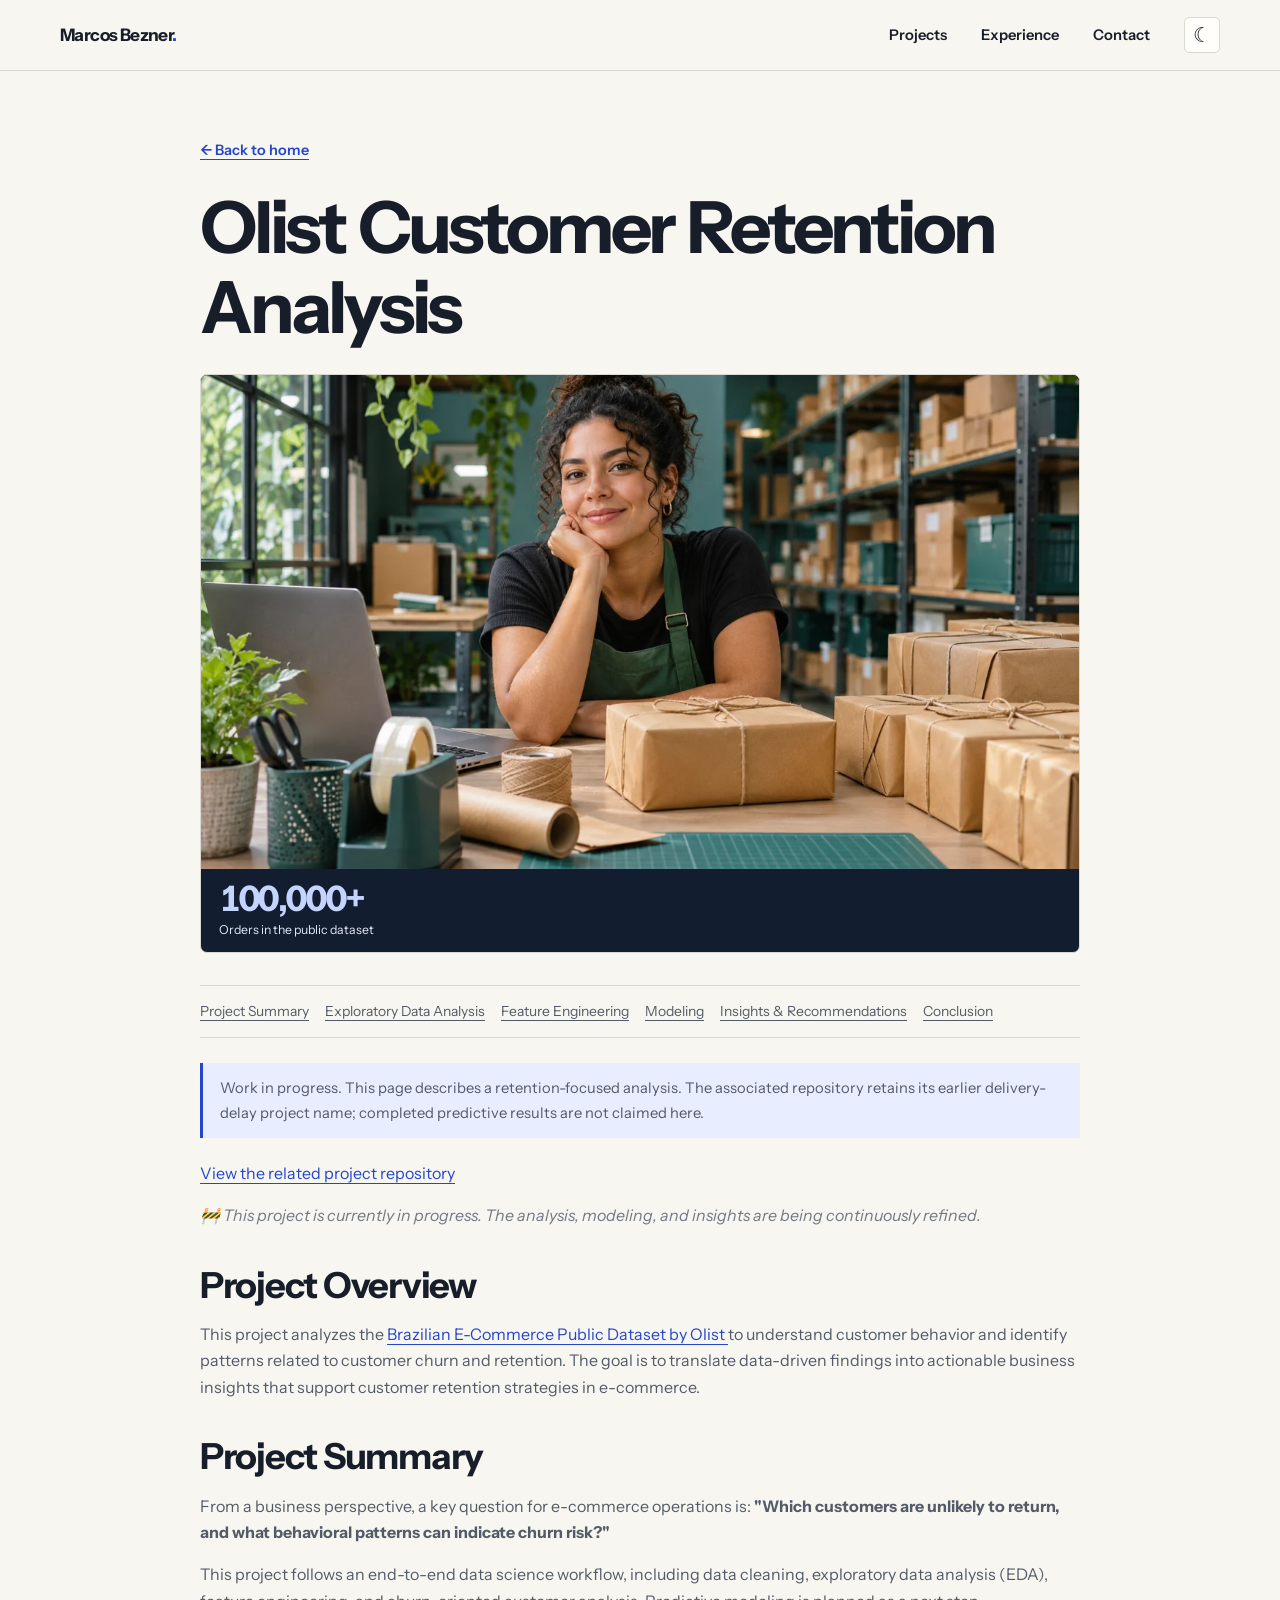
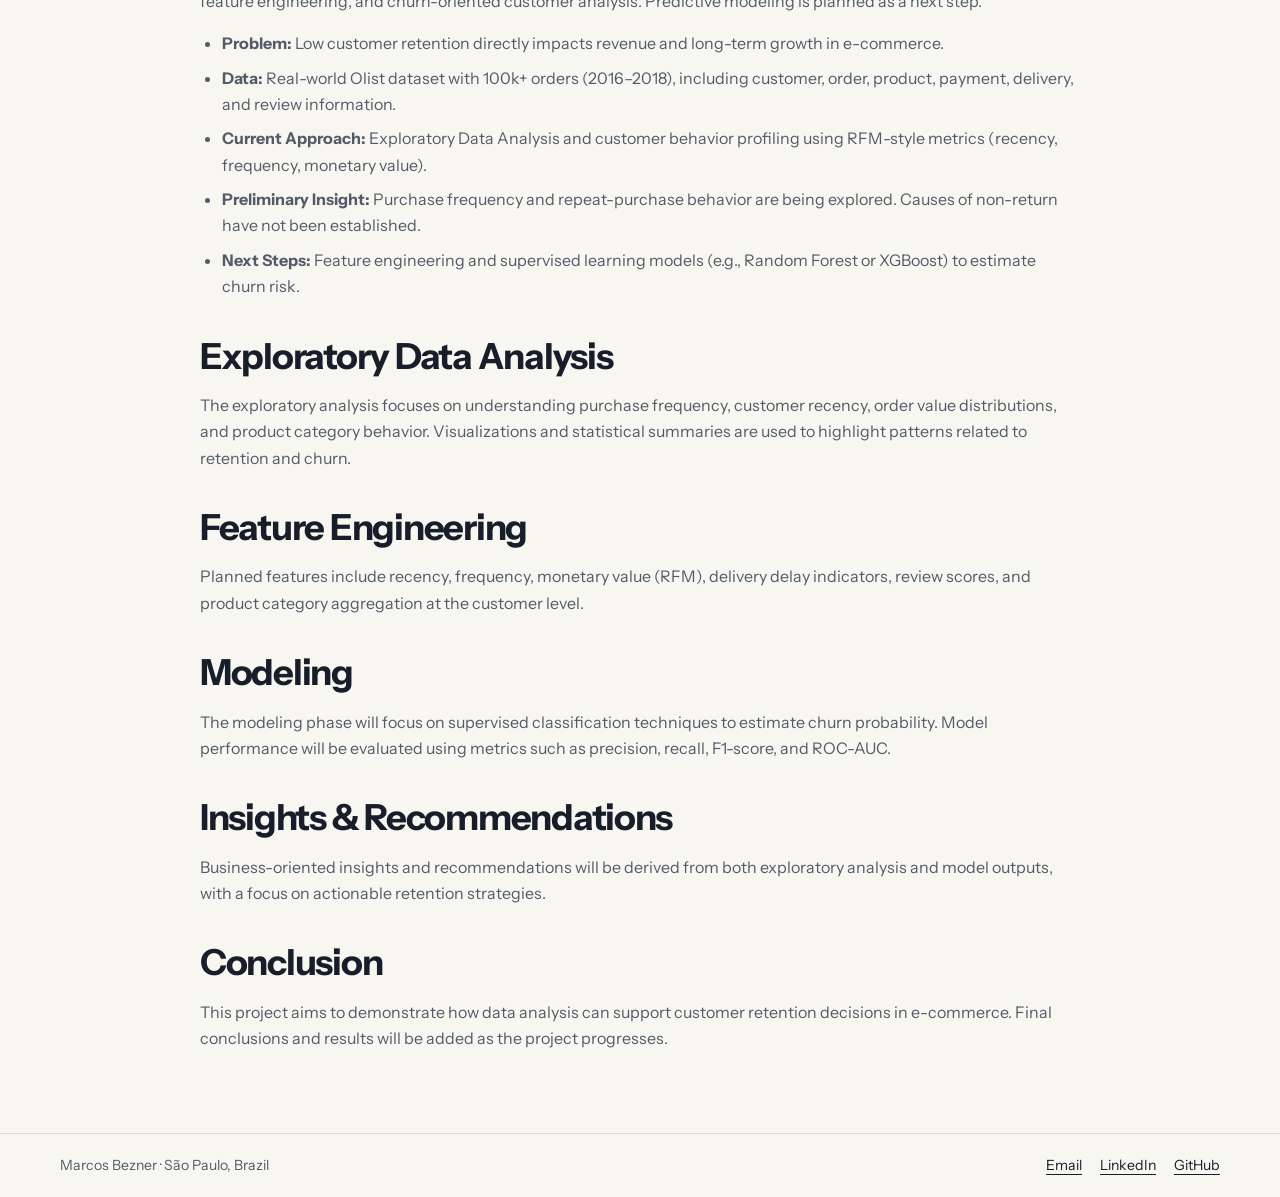
==== commit 36170687: "Redesign portfolio with project case studies and themes" ====
--- a/projects/brazilian_ecommerce.html
+++ b/projects/brazilian_ecommerce.html
@@ -8,19 +8,28 @@
   <meta name="description" content="An ongoing exploration of customer retention using the public Olist e-commerce dataset.">
   <meta name="viewport" content="width=device-width, initial-scale=1.0" />
 
+  <meta name="theme-color" content="#f7f6f1">
+  <script src="../assets/theme.js"></script>
   <link rel="stylesheet" href="../assets/site.css">
 </head>
 
 <body><a class="skip-link" href="#main">Skip to content</a>
 <header class="site-header"><div class="wrap header-inner">
 <a class="brand" href="../index.html">Marcos Bezner<span>.</span></a>
-<nav class="nav" aria-label="Main navigation"><a href="../index.html#work">Projects</a><a class="nav-about" href="../index.html#experience">Experience</a><a href="../index.html#contact">Contact</a></nav>
+<nav class="nav" aria-label="Main navigation"><a href="../index.html#work">Projects</a><a class="nav-about" href="../index.html#experience">Experience</a><a href="../index.html#contact">Contact</a><button class="theme-toggle" type="button" data-theme-toggle aria-label="Switch to dark mode" hidden><span aria-hidden="true"></span></button></nav>
 </div></header>
   <main id="main" class="layout">
     <div class="container">
       <a href="../index.html" class="back-link">← Back to home</a>
 
-      <h1 id="top">Olist Customer Retention Analysis</h1><nav class="case-toc" aria-label="Project contents"><a href="#summary">Project Summary</a><a href="#eda">Exploratory Data Analysis</a><a href="#feature-engineering">Feature Engineering</a><a href="#modeling">Modeling</a><a href="#insights">Insights & Recommendations</a><a href="#conclusion">Conclusion</a></nav>
+      <h1 id="top">Olist Customer Retention Analysis</h1>
+    <figure class="project-cover cover-olist-retention case-cover">
+      <img src="../assets/images/covers/olist-retention.webp" alt="Illustrated e-commerce fulfillment workspace with parcels ready to ship." width="1200" height="800" loading="lazy" decoding="async">
+      <figcaption class="cover-metrics">
+        <div class="cover-stat"><strong>100,000+</strong><span>Orders in the public dataset</span></div>
+      </figcaption>
+    </figure>
+      <nav class="case-toc" aria-label="Project contents"><a href="#summary">Project Summary</a><a href="#eda">Exploratory Data Analysis</a><a href="#feature-engineering">Feature Engineering</a><a href="#modeling">Modeling</a><a href="#insights">Insights & Recommendations</a><a href="#conclusion">Conclusion</a></nav>
 <p class="notice">Work in progress. This page describes a retention-focused analysis. The associated repository retains its earlier delivery-delay project name; completed predictive results are not claimed here.</p>
 <p><a href="https://github.com/marcosrampaso/brazilian-ecommerce-delivery-delay-prediction">View the related project repository</a></p>
 
--- a/assets/site.css
+++ b/assets/site.css
@@ -1,639 +1,1098 @@
+@import url("https://fonts.googleapis.com/css2?family=IBM+Plex+Mono:wght@500;600&family=Instrument+Sans:wght@400;500;600;700&display=swap");
+
 :root {
-  color-scheme:dark;
-  --bg:#0f172a;
-  --panel:#111c30;
-  --deep:#080f1e;
-  --text:#edf2f7;
-  --muted:#b1bfd0;
-  --line:#29384f;
-  --accent:#75d7f0;
-  --green:#a8e6c0;
-  --width:1080px;
-}
+  color-scheme: light;
+  --bg: #f7f6f1;
+  --panel: #fffefa;
+  --soft: #efeee8;
+  --text: #181e29;
+  --muted: #535b68;
+  --line: #d9d9d1;
+  --accent: #2546cb;
+  --accent-hover: #1a35a8;
+  --accent-soft: #e8edff;
+  --on-accent: #fff;
+  --width: 1160px;
+  --mono: "IBM Plex Mono", ui-monospace, monospace;
+}
+
 * {
-  box-sizing:border-box;
-}
+  box-sizing: border-box;
+}
+
 html {
-  scroll-behavior:smooth;
-  scroll-padding-top:90px;
-}
+  scroll-behavior: smooth;
+  scroll-padding-top: 92px;
+}
+
 body {
-  margin:0;
-  background:var(--bg);
-  color:var(--text);
-  font-family:-apple-system,BlinkMacSystemFont,"Segoe UI",Roboto,sans-serif;
-  line-height:1.65;
-}
+  margin: 0;
+  background: var(--bg);
+  color: var(--text);
+  font-family: "Instrument Sans", system-ui, sans-serif;
+  line-height: 1.65;
+}
+
+:root[data-theme="dark"] {
+  color-scheme: dark;
+  --bg: #0d1524;
+  --panel: #151f30;
+  --soft: #1c2940;
+  --text: #eff3fc;
+  --muted: #b5c1d2;
+  --line: #33435a;
+  --accent: #a8baff;
+  --accent-hover: #c4d1ff;
+  --accent-soft: #1b294b;
+  --on-accent: #111b36;
+}
+
 a {
-  color:var(--accent);
-  text-underline-offset:4px;
-}
+  color: var(--accent);
+  text-underline-offset: 4px;
+}
+
 a:hover {
-  color:#c8f4ff;
-}
-a:focus-visible,summary:focus-visible {
-  outline:3px solid var(--accent);
-  outline-offset:5px;
-}
+  color: var(--accent-hover);
+}
+
+a:focus-visible,
+button:focus-visible,
+summary:focus-visible {
+  outline: 3px solid var(--accent);
+  outline-offset: 4px;
+}
+
 img {
-  max-width:100%;
-  height:auto;
-}
-h1,h2,h3,h4 {
-  line-height:1.2;
-  letter-spacing:-.025em;
-}
-h1 {
-  font-size:clamp(2.5rem,5.6vw,4.5rem);
-  margin:14px 0 24px;
-}
+  max-width: 100%;
+  height: auto;
+}
+
+h1, h2, h3, h4 {
+  margin-top: 0;
+  line-height: 1.12;
+  letter-spacing: -.035em;
+}
+
 h2 {
-  font-size:clamp(1.7rem,3vw,2.4rem);
-  margin:8px 0 20px;
-}
+  margin-bottom: 16px;
+  font-size: clamp(2rem, 4.4vw, 3.5rem);
+}
+
 h3 {
-  font-size:1.25rem;
-  margin:0 0 12px;
-}
+  margin-bottom: 12px;
+  font-size: 1.25rem;
+}
+
 p {
-  color:var(--muted);
-  margin:0 0 18px;
-}
+  margin: 0 0 16px;
+  color: var(--muted);
+}
+
 ul {
-  color:var(--muted);
-  padding-left:22px;
-}
-li+li {
-  margin-top:8px;
-}
+  padding-left: 22px;
+  color: var(--muted);
+}
+
+li + li {
+  margin-top: 8px;
+}
+
 .wrap {
-  width:min(var(--width),calc(100% - 48px));
-  margin:auto;
-}
+  width: min(var(--width), calc(100% - 64px));
+  margin-inline: auto;
+}
+
 .skip-link {
-  position:absolute;
-  left:16px;
-  top:-80px;
-  background:var(--accent);
-  color:var(--deep);
-  padding:12px;
-  z-index:200;
-}
+  position: fixed;
+  top: -90px;
+  left: 16px;
+  z-index: 200;
+  padding: 10px 14px;
+  background: var(--accent);
+  color: var(--on-accent);
+}
+
 .skip-link:focus {
-  top:12px;
-}
+  top: 12px;
+  color: var(--on-accent);
+  outline-offset: 0;
+}
+
 .site-header {
-  position:sticky;
-  top:0;
-  z-index:100;
-  background:rgba(8,15,30,.97);
-  border-bottom:1px solid var(--line);
-}
+  position: sticky;
+  top: 0;
+  z-index: 100;
+  background: var(--bg);
+  border-bottom: 1px solid var(--line);
+}
+
 .header-inner {
-  min-height:72px;
-  display:flex;
-  align-items:center;
-  justify-content:space-between;
-  gap:24px;
-}
+  display: flex;
+  align-items: center;
+  justify-content: space-between;
+  gap: 20px;
+  min-height: 70px;
+}
+
 .brand {
-  color:var(--text);
-  font-weight:700;
-  text-decoration:none;
-  white-space:nowrap;
-}
+  color: var(--text);
+  font-size: 1.08rem;
+  font-weight: 700;
+  letter-spacing: -.035em;
+  text-decoration: none;
+  white-space: nowrap;
+}
+
 .brand span {
-  color:var(--accent);
-}
+  color: var(--accent);
+}
+
 .nav {
-  display:flex;
-  gap:24px;
-  align-items:center;
-}
+  display: flex;
+  align-items: center;
+  gap: clamp(16px, 3vw, 34px);
+}
+
 .nav a {
-  color:var(--muted);
-  font-size:.9rem;
-  text-decoration:none;
-}
+  color: var(--text);
+  font-size: .92rem;
+  font-weight: 600;
+  text-decoration: none;
+}
+
 .nav a:hover {
-  color:var(--accent);
-}
+  color: var(--accent);
+}
+
+.nav .nav-contact {
+  padding: 6px 12px;
+  border: 1px solid var(--line);
+  border-radius: 5px;
+}
+
+.theme-toggle {
+  display: grid;
+  width: 36px;
+  height: 36px;
+  flex: 0 0 auto;
+  place-items: center;
+  padding: 0;
+  border: 1px solid var(--line);
+  border-radius: 5px;
+  background: var(--panel);
+  color: var(--text);
+  cursor: pointer;
+}
+
+.theme-toggle[hidden] {
+  display: none;
+}
+
+.theme-toggle:hover {
+  border-color: var(--accent);
+  color: var(--accent);
+}
+
+.theme-toggle span::before {
+  content: "☾";
+  font: 1.3rem/1 system-ui, sans-serif;
+}
+
+:root[data-theme="dark"] .theme-toggle span::before {
+  content: "☀";
+}
+
 .hero {
-  display:grid;
-  grid-template-columns:1fr 220px;
-  gap:70px;
-  align-items:center;
-  padding:86px 0 72px;
-}
-.eyebrow {
-  color:var(--accent);
-  font-size:.75rem;
-  letter-spacing:.14em;
-  text-transform:uppercase;
-  font-weight:700;
-  margin-bottom:14px;
-}
-.hero .intro {
-  font-size:1.18rem;
-  max-width:650px;
-}
-.hero-photo {
-  width:200px;
-  height:240px;
-  object-fit:cover;
-  border-radius:18px;
-  border:1px solid var(--line);
-}
-.hero-meta {
-  font-size:.85rem;
-  margin-top:18px;
-  max-width:220px;
-}
+  display: grid;
+  grid-template-columns: minmax(0, 1fr) minmax(0, 340px);
+  align-items: center;
+  gap: clamp(30px, 5vw, 74px);
+  padding-block: clamp(54px, 7vw, 94px) clamp(38px, 6vw, 76px);
+}
+
+.eyebrow,
+.project-label {
+  color: var(--accent);
+  font-family: var(--mono);
+  font-size: .73rem;
+  font-weight: 600;
+  letter-spacing: .08em;
+  text-transform: uppercase;
+}
+
+.hero-location {
+  display: flex;
+  align-items: center;
+  gap: 9px;
+  margin-bottom: 19px;
+}
+
+.hero-location::before {
+  width: 7px;
+  height: 7px;
+  border-radius: 50%;
+  background: var(--accent);
+  content: "";
+}
+
+.hero h1 {
+  margin-bottom: 24px;
+  font-size: clamp(3.1rem, 6.3vw, 5.65rem);
+  line-height: .99;
+  letter-spacing: -.055em;
+  word-spacing: .035em;
+}
+
+.hero h1 em {
+  color: var(--accent);
+  font-style: normal;
+}
+
+.intro {
+  max-width: 490px;
+  font-size: clamp(1.05rem, 1.65vw, 1.21rem);
+}
+
+.hero-portrait {
+  margin: 0;
+  overflow: hidden;
+  border: 1px solid var(--line);
+  border-radius: 7px;
+  background: var(--panel);
+  box-shadow: 0 15px 30px #181e290a;
+}
+
+.hero-portrait img {
+  display: block;
+  width: 100%;
+  aspect-ratio: 1 / 1;
+  object-fit: cover;
+}
+
+.hero-portrait figcaption {
+  display: flex;
+  flex-direction: column;
+  gap: 2px;
+  padding: 13px 17px 15px;
+  font-size: .86rem;
+}
+
+.hero-portrait figcaption strong {
+  font-size: .98rem;
+}
+
+.hero-portrait figcaption span {
+  color: var(--muted);
+}
+
 .actions {
-  display:flex;
-  flex-wrap:wrap;
-  gap:12px;
-  margin-top:26px;
-}
+  display: flex;
+  flex-wrap: wrap;
+  gap: 10px;
+  margin-top: 25px;
+}
+
 .button {
-  display:inline-flex;
-  align-items:center;
-  justify-content:center;
-  padding:11px 18px;
-  border:1px solid var(--line);
-  border-radius:8px;
-  color:var(--text);
-  text-decoration:none;
-  font-size:.9rem;
-  font-weight:600;
-  background:var(--deep);
-}
+  display: inline-flex;
+  align-items: center;
+  justify-content: center;
+  gap: 10px;
+  padding: 10px 17px;
+  border: 1px solid var(--line);
+  border-radius: 5px;
+  background: var(--panel);
+  color: var(--text);
+  font-size: .9rem;
+  font-weight: 700;
+  text-decoration: none;
+}
+
 .button:hover {
-  border-color:var(--accent);
-  color:var(--accent);
-}
+  border-color: var(--accent);
+  color: var(--accent);
+}
+
 .button.primary {
-  background:var(--accent);
-  border-color:var(--accent);
-  color:var(--deep);
-}
+  border-color: var(--accent);
+  background: var(--accent);
+  color: var(--on-accent);
+}
+
 .button.primary:hover {
-  background:#a5e7f7;
-}
+  border-color: var(--accent-hover);
+  background: var(--accent-hover);
+}
+
+.impact-band {
+  display: grid;
+  grid-template-columns: repeat(3, minmax(0, 1fr));
+  margin: 0;
+  border-block: 1px solid var(--line);
+}
+
+.impact-band > div {
+  padding: 21px 26px 23px;
+  border-inline-end: 1px solid var(--line);
+}
+
+.impact-band > div:first-child {
+  padding-inline-start: 0;
+}
+
+.impact-band > div:last-child {
+  border-inline-end: 0;
+}
+
+.impact-band dt {
+  color: var(--accent);
+  font-size: clamp(2rem, 4vw, 3.45rem);
+  font-weight: 700;
+  line-height: 1.04;
+  letter-spacing: -.045em;
+}
+
+.impact-band dd {
+  margin: 7px 0 0;
+  color: var(--muted);
+  font-size: .93rem;
+}
+
 .section {
-  padding:58px 0;
-  border-top:1px solid var(--line);
-}
-.section-intro {
-  max-width:690px;
-}
-.services,.skills-grid {
-  display:grid;
-  grid-template-columns:repeat(3,minmax(0,1fr));
-  gap:26px;
-  margin-top:30px;
-}
-.service {
-  padding-top:18px;
-  border-top:2px solid var(--line);
-}
-.service-number {
-  font-size:.8rem;
-  color:var(--accent);
-  display:block;
-  margin-bottom:12px;
-}
-.service p,.skills-grid p {
-  font-size:.95rem;
-}
+  padding-block: clamp(44px, 6vw, 80px);
+  border-top: 1px solid var(--line);
+}
+
+.work-section {
+  padding-top: clamp(36px, 4.7vw, 64px);
+  border-top: 0;
+}
+
+.section-heading {
+  display: flex;
+  justify-content: space-between;
+  align-items: end;
+  gap: 24px;
+  margin-bottom: 27px;
+}
+
+.section-heading h2,
+.section-heading p {
+  margin: 0;
+}
+
+.section-heading p {
+  max-width: 335px;
+  font-size: .94rem;
+}
+
 .project-grid {
-  display:grid;
-  grid-template-columns:repeat(2,minmax(0,1fr));
-  gap:24px;
-  margin-top:32px;
-}
+  display: grid;
+  grid-template-columns: repeat(2, minmax(0, 1fr));
+  gap: 20px;
+}
+
 .project {
-  background:var(--deep);
-  border:1px solid var(--line);
-  border-radius:14px;
-  overflow:hidden;
-  display:flex;
-  flex-direction:column;
-}
+  display: flex;
+  min-width: 0;
+  flex-direction: column;
+  overflow: hidden;
+  border: 1px solid var(--line);
+  border-radius: 7px;
+  background: var(--panel);
+}
+
+.project-featured,
+.project-wide {
+  display: grid;
+  grid-column: 1 / -1;
+  grid-template-columns: minmax(0, 1.15fr) minmax(0, .85fr);
+}
+
 .project-body {
-  padding:28px;
-  display:flex;
-  flex-direction:column;
-  flex:1;
-}
-.project .actions {
-  margin-top:auto;
-  padding-top:20px;
-}
-.project p {
-  font-size:.97rem;
-}
+  display: flex;
+  flex: 1;
+  flex-direction: column;
+  align-items: start;
+  padding: clamp(22px, 3.5vw, 40px);
+}
+
 .project-label {
-  font-size:.74rem;
-  text-transform:uppercase;
-  letter-spacing:.08em;
-  color:var(--green);
-  margin:0 0 12px;
-}
+  margin-bottom: 10px;
+}
+
 .project h3 {
-  font-size:1.55rem;
-}
+  font-size: clamp(1.65rem, 3vw, 2.3rem);
+}
+
+.project-featured h3 {
+  font-size: clamp(2rem, 4vw, 3.35rem);
+}
+
+.project-body > p:not(.project-label) {
+  max-width: 58ch;
+}
+
 .tags {
-  display:flex;
-  flex-wrap:wrap;
-  gap:8px;
-  margin:18px 0;
-}
-.tag {
-  font-size:.76rem;
-  color:var(--muted);
-  border:1px solid var(--line);
-  border-radius:5px;
-  padding:3px 9px;
-}
-.workflow-visual {
-  min-height:170px;
-  padding:28px;
-  background:#152439;
-  display:flex;
-  align-items:center;
-  justify-content:center;
-  gap:12px;
-  font-size:.86rem;
-}
+  display: flex;
+  flex-wrap: wrap;
+  gap: 6px;
+  margin: 0 0 20px;
+  padding: 0;
+  list-style: none;
+}
+
+.tags li {
+  margin: 0;
+  padding: 3px 8px;
+  border: 1px solid var(--line);
+  border-radius: 4px;
+  font-size: .78rem;
+  font-weight: 600;
+}
+
+.project-link {
+  display: inline-flex;
+  align-items: center;
+  gap: 7px;
+  margin-top: auto;
+  font-size: .93rem;
+  font-weight: 700;
+  text-decoration: none;
+}
+
+.project-link:hover {
+  text-decoration: underline;
+}
+
+.project-cover {
+  display: grid;
+  grid-template-rows: minmax(0, 1fr) auto;
+  min-width: 0;
+  margin: 0;
+  background: #121d2f;
+  color: #f5f7ff;
+}
+
+.project-cover img {
+  display: block;
+  width: 100%;
+  aspect-ratio: 16 / 9;
+  object-fit: cover;
+}
+
+.project-featured .project-cover,
+.project-wide .project-cover {
+  border-inline-start: 1px solid var(--line);
+}
+
+.cover-vpn-broker {
+  background: #0e2036;
+}
+
+.cover-vpn-broker img {
+  height: 100%;
+  aspect-ratio: 2 / 1;
+  object-fit: contain;
+}
+
+.cover-mottu-regulatory {
+  background: #102b24;
+}
+
+.cover-mottu-regulatory img {
+  object-fit: contain;
+}
+
+.cover-metrics {
+  display: flex;
+  flex-wrap: wrap;
+  gap: 10px 22px;
+  align-items: start;
+  padding: 12px 18px 14px;
+}
+
+.cover-stat {
+  min-width: 0;
+  flex: 1 1 120px;
+}
+
+.cover-stat strong,
+.cover-stat span {
+  display: block;
+}
+
+.cover-stat strong {
+  color: #c5d3ff;
+  font-size: clamp(1.5rem, 3.6vw, 2.2rem);
+  font-weight: 700;
+  font-variant-numeric: tabular-nums;
+  line-height: 1.05;
+  letter-spacing: -.04em;
+}
+
+.cover-stat span {
+  margin-top: 4px;
+  color: #e1e8f7;
+  font-size: .77rem;
+  line-height: 1.35;
+}
+
+.cover-mottu-regulatory .cover-stat strong {
+  color: #b0ecad;
+}
+
+.case-cover {
+  margin: 26px 0 32px;
+  overflow: hidden;
+  border: 1px solid var(--line);
+  border-radius: 7px;
+}
+
+.experience-list {
+  border-top: 1px solid var(--line);
+}
+
+.experience {
+  display: grid;
+  grid-template-columns: minmax(0, 220px) minmax(0, 1fr);
+  gap: 28px;
+  padding-block: 24px;
+  border-bottom: 1px solid var(--line);
+}
+
+.experience h3 {
+  margin-bottom: 5px;
+  font-size: 1.45rem;
+}
+
+.experience h4 {
+  margin-bottom: 10px;
+  font-size: 1.08rem;
+}
+
+.experience p {
+  margin-bottom: 0;
+}
+
+.experience p + p {
+  margin-top: 12px;
+}
+
+.experience-date {
+  font-size: .83rem;
+}
+
+.skills-grid,
+.research-grid {
+  display: grid;
+  grid-template-columns: repeat(3, minmax(0, 1fr));
+  gap: 16px;
+  margin-top: 25px;
+}
+
+.skills-grid > div {
+  padding: 18px;
+  border: 1px solid var(--line);
+  border-radius: 5px;
+}
+
+.skills-grid h3 {
+  margin-bottom: 6px;
+  font-size: 1rem;
+}
+
+.skills-grid p,
+.research-item p {
+  margin-bottom: 0;
+  font-size: .89rem;
+}
+
+.research-grid {
+  grid-template-columns: repeat(2, minmax(0, 1fr));
+}
+
+.research-item {
+  display: flex;
+  min-width: 0;
+  flex-direction: column;
+  overflow: hidden;
+  border: 1px solid var(--line);
+  border-radius: 6px;
+  background: var(--panel);
+}
+
+.research-item > div {
+  padding: 17px;
+}
+
+.research-item .project-cover img {
+  aspect-ratio: 2 / 1;
+}
+
+.research-item h3 {
+  margin-bottom: 7px;
+  font-size: 1.07rem;
+}
+
+.research-item a {
+  display: inline-block;
+  margin-top: 8px;
+  font-size: .86rem;
+  font-weight: 700;
+}
+
+.contact-box {
+  display: flex;
+  justify-content: space-between;
+  align-items: center;
+  gap: 24px;
+  padding: clamp(22px, 4vw, 46px);
+  border-radius: 7px;
+  background: #141e33;
+}
+
+.contact-box h2 {
+  margin-bottom: 8px;
+  color: #fff;
+}
+
+.contact-box p {
+  margin: 0;
+  color: #c9d2e4;
+}
+
+.contact-box .button {
+  flex: 0 0 auto;
+  border-color: #dce5ff;
+  background: #dce5ff;
+  color: #192c63;
+}
+
+.contact-box .button:hover {
+  background: #fff;
+}
+
+.site-footer {
+  padding-block: 20px;
+  border-top: 1px solid var(--line);
+}
+
+.footer-inner,
+.footer-links {
+  display: flex;
+  flex-wrap: wrap;
+  gap: 12px 18px;
+}
+
+.footer-inner {
+  justify-content: space-between;
+  font-size: .88rem;
+}
+
+.footer-inner p {
+  margin: 0;
+}
+
+.footer-links a {
+  color: var(--text);
+}
+
+/* Shared case studies and research pages */
+.case-main,
+.layout > .container {
+  width: min(880px, calc(100% - 64px));
+  margin-inline: auto;
+  padding-block: clamp(30px, 6vw, 65px) 65px;
+}
+
+.case-main h1,
+.layout h1 {
+  margin: 0 0 16px;
+  font-size: clamp(2.3rem, 5.8vw, 4.5rem);
+  letter-spacing: -.045em;
+  word-spacing: .035em;
+}
+
+.back-link {
+  display: inline-block;
+  margin-bottom: 24px;
+  font-size: .9rem;
+  font-weight: 600;
+}
+
+.case-lead {
+  max-width: 65ch;
+  font-size: clamp(1rem, 2.3vw, 1.23rem);
+}
+
+.case-facts {
+  display: grid;
+  grid-template-columns: repeat(3, minmax(0, 1fr));
+  gap: 18px;
+  margin: 26px 0;
+  padding-block: 19px;
+  border-block: 1px solid var(--line);
+}
+
+.case-facts dt {
+  color: var(--accent);
+  font-family: var(--mono);
+  font-size: .72rem;
+  text-transform: uppercase;
+}
+
+.case-facts dd {
+  margin: 5px 0 0;
+  font-size: .92rem;
+}
+
+.case-section {
+  margin-top: 38px;
+}
+
+.case-section h2,
+.layout h2 {
+  font-size: clamp(1.6rem, 3vw, 2.25rem);
+}
+
+.case-section h3 {
+  font-size: 1.12rem;
+}
+
+.case-toc {
+  display: flex;
+  flex-wrap: wrap;
+  gap: 8px 16px;
+  margin: 20px 0 25px;
+  padding-block: 14px;
+  border-block: 1px solid var(--line);
+  font-size: .87rem;
+}
+
+.case-toc a {
+  color: var(--muted);
+}
+
+.notice {
+  margin-block: 22px;
+  padding: 13px 17px;
+  border-left: 3px solid var(--accent);
+  background: var(--accent-soft);
+  color: var(--muted);
+  font-size: .92rem;
+}
+
+.architecture {
+  display: flex;
+  flex-wrap: wrap;
+  align-items: stretch;
+  gap: 9px;
+  margin-block: 20px;
+}
+
 .workflow-node {
-  padding:18px 12px;
-  border:1px solid #3b526d;
-  border-radius:8px;
-  text-align:center;
-  color:#e0edf7;
-  background:#101c2e;
-}
+  flex: 1 1 135px;
+  padding: 13px;
+  border: 1px solid var(--line);
+  border-radius: 5px;
+  background: var(--panel);
+  color: var(--muted);
+  font-size: .89rem;
+}
+
 .workflow-node strong {
-  display:block;
-  color:var(--accent);
-  font-size:1.1rem;
-}
-.workflow-arrow {
-  color:var(--accent);
-}
-.research-grid {
-  display:grid;
-  grid-template-columns:1fr 1fr;
-  gap:28px;
-  margin-top:26px;
-}
-.research-item {
-  display:grid;
-  grid-template-columns:100px 1fr;
-  gap:20px;
-  align-items:start;
-}
-.research-item img {
-  width:100px;
-  height:100px;
-  object-fit:cover;
-  border-radius:9px;
-}
-.research-item h3 {
-  font-size:1.07rem;
-}
-.research-item p {
-  font-size:.9rem;
-}
-.research-item a {
-  font-size:.9rem;
-}
-.experience-list {
-  display:grid;
-  gap:26px;
-  margin-top:28px;
-}
-.experience {
-  display:grid;
-  grid-template-columns:220px 1fr;
-  gap:32px;
-  padding-bottom:26px;
-  border-bottom:1px solid var(--line);
-}
-.experience:last-child {
-  border:0;
-  padding-bottom:0;
-}
-.experience h3 {
-  font-size:1.1rem;
-}
-.experience-date {
-  font-size:.8rem;
-  color:var(--muted);
-}
-.experience p {
-  margin:0;
-  font-size:.96rem;
-}
-.skills-grid {
-  gap:36px;
-}
-.skills-grid h3 {
-  font-size:1.05rem;
-}
-.contact-box {
-  display:flex;
-  justify-content:space-between;
-  gap:35px;
-  align-items:center;
-  padding:36px;
-  background:var(--deep);
-  border:1px solid var(--line);
-  border-radius:12px;
-}
-.contact-box p {
-  max-width:620px;
-  margin-bottom:0;
-}
-.site-footer {
-  padding:26px 0;
-  background:var(--deep);
-  border-top:1px solid var(--line);
-}
-.footer-inner {
-  display:flex;
-  flex-wrap:wrap;
-  justify-content:space-between;
-  gap:16px;
-  font-size:.85rem;
-}
-.footer-inner p {
-  margin:0;
-}
-.footer-links {
-  display:flex;
-  gap:22px;
-  flex-wrap:wrap;
-}
-.footer-links a {
-  color:var(--muted);
-}
-/* Case studies share navigation and typography with the homepage. */
-.case-main {
-  width:min(900px,calc(100% - 48px));
-  margin:0 auto;
-  padding:48px 0 70px;
-}
-.case-main h1 {
-  font-size:clamp(2.1rem,4.8vw,3.4rem);
-}
-.back-link {
-  display:inline-block;
-  margin-bottom:30px;
-  font-size:.9rem;
-}
-.case-lead {
-  font-size:1.2rem;
-  max-width:780px;
-}
-.case-facts {
-  display:grid;
-  grid-template-columns:repeat(3,minmax(0,1fr));
-  gap:20px;
-  padding:24px 0;
-  margin:28px 0;
-  border-block:1px solid var(--line);
-}
-.case-facts dt {
-  font-size:.73rem;
-  text-transform:uppercase;
-  letter-spacing:.09em;
-  color:var(--accent);
-}
-.case-facts dd {
-  margin:8px 0 0;
-  font-size:.95rem;
-}
-.case-section {
-  margin-top:42px;
-}
-.case-section h2 {
-  font-size:1.6rem;
-}
-.notice {
-  padding:18px 22px;
-  border-left:3px solid var(--accent);
-  background:var(--panel);
-  margin:26px 0;
-  color:var(--muted);
-  font-size:.94rem;
-}
-.architecture {
-  display:flex;
-  align-items:stretch;
-  gap:12px;
-  flex-wrap:wrap;
-  margin:24px 0;
-}
-.architecture .workflow-node {
-  flex:1;
-  min-width:140px;
-}
-.sample-table {
-  overflow-x:auto;
-  margin:24px 0;
-  border:1px solid var(--line);
-  border-radius:8px;
-}
+  display: block;
+  margin-bottom: 4px;
+  color: var(--text);
+}
+
+.case-columns,
+.demo-gallery {
+  display: grid;
+  grid-template-columns: repeat(2, minmax(0, 1fr));
+  gap: 18px;
+}
+
+.demo-gallery {
+  margin: 20px 0 32px;
+}
+
+.demo-shot {
+  margin: 0;
+  overflow: hidden;
+  border: 1px solid var(--line);
+  border-radius: 6px;
+  background: var(--panel);
+}
+
+.demo-shot-wide {
+  grid-column: 1 / -1;
+}
+
+.demo-shot a,
+.demo-shot img {
+  display: block;
+}
+
+.demo-shot a:focus-visible {
+  outline-offset: -4px;
+}
+
+.demo-shot figcaption {
+  padding: 12px 16px;
+  color: var(--muted);
+  font-size: .9rem;
+}
+
+.demo-shot figcaption strong {
+  display: block;
+  margin-bottom: 4px;
+  color: var(--text);
+}
+
+.gallery-note {
+  font-size: .92rem;
+}
+
+.sample-table,
+.layout table {
+  overflow-x: auto;
+}
+
 table {
-  border-collapse:collapse;
-  width:100%;
-  font-size:.9rem;
-}
-th,td {
-  padding:12px 16px;
-  text-align:left;
-  border-bottom:1px solid var(--line);
-}
+  width: 100%;
+  border-collapse: collapse;
+  font-size: .9rem;
+}
+
+th,
+td {
+  padding: 10px 13px;
+  border-bottom: 1px solid var(--line);
+  text-align: left;
+}
+
 th {
-  background:var(--panel);
-  white-space:nowrap;
-}
+  background: var(--panel);
+  white-space: nowrap;
+}
+
 td {
-  color:var(--muted);
-}
+  color: var(--muted);
+}
+
 tbody tr:last-child td {
-  border-bottom:0;
-}
+  border-bottom: 0;
+}
+
 code {
-  font-family:ui-monospace,SFMono-Regular,Consolas,monospace;
-  font-size:.87em;
-  color:#b9e7f2;
-  overflow-wrap:anywhere;
-}
-.case-columns {
-  display:grid;
-  grid-template-columns:1fr 1fr;
-  gap:32px;
-}
-.case-toc {
-  display:flex;
-  gap:10px 20px;
-  flex-wrap:wrap;
-  margin:25px 0 35px;
-  padding:20px 0;
-  border-block:1px solid var(--line);
-  font-size:.82rem;
-}
-.case-toc a {
-  color:var(--muted);
-}
-.layout>.container {
-  width:min(900px,calc(100% - 48px));
-  margin:auto;
-  padding:44px 0 70px;
-}
-.layout h1 {
-  font-size:clamp(2rem,4.5vw,3rem);
-}
+  color: var(--accent);
+  font-family: var(--mono);
+  font-size: .88em;
+  overflow-wrap: anywhere;
+}
+
 .layout h2 {
-  font-size:1.65rem;
-  margin-top:42px;
-}
+  margin-top: 36px;
+}
+
 .layout h3 {
-  margin-top:26px;
-}
+  margin-top: 20px;
+}
+
 .layout img {
-  display:block;
-  margin-inline:auto;
-}
+  display: block;
+  margin-inline: auto;
+}
+
 .layout iframe {
-  width:100%;
-  height:520px;
-  border:0;
-  display:block;
-}
+  display: block;
+  width: 100%;
+  height: 520px;
+  border: 0;
+}
+
+.layout figure {
+  max-width: 100%;
+  margin-inline: 0;
+}
+
+.layout table {
+  display: block;
+}
+
 .map-container {
-  overflow:hidden;
-  border:1px solid var(--line);
-  border-radius:12px;
-  margin:32px 0;
-}
-.layout figure {
-  max-width:100%;
-  margin-inline:0;
-}
-.layout table {
-  display:block;
-  overflow-x:auto;
-}
-.layout section {
-  max-width:100%;
-}
+  margin-block: 26px;
+  overflow: hidden;
+  border: 1px solid var(--line);
+  border-radius: 6px;
+}
+
 iframecaption {
-  display:block;
-}
-@media(max-width:760px) {
+  display: block;
+}
+
+@media (max-width: 980px) {
   .hero {
-    grid-template-columns:1fr;
-    gap:28px;
-    padding:48px 0;
-  }
-  .hero-aside {
-    display:flex;
-    align-items:center;
-    gap:20px;
-  }
-  .hero-photo {
-    width:100px;
-    height:115px;
-  }
-  .hero-meta {
-    margin:0;
-  }
-  .services,.project-grid,.research-grid,.skills-grid,.case-columns {
-    grid-template-columns:1fr;
-  }
-  .section {
-    padding:40px 0;
-  }
+    grid-template-columns: minmax(0, 1fr) minmax(0, 290px);
+  }
+}
+
+@media (max-width: 760px) {
+  .wrap,
+  .case-main,
+  .layout > .container {
+    width: calc(100% - 36px);
+  }
+
+  .hero {
+    grid-template-columns: minmax(0, 1fr);
+    gap: 24px;
+    padding-block: 43px 30px;
+  }
+
+  .hero h1 {
+    font-size: clamp(2.95rem, 9.6vw, 4.5rem);
+  }
+
+  .hero-break {
+    display: none;
+  }
+
+  .hero-portrait {
+    display: flex;
+    align-items: center;
+    justify-self: start;
+    box-shadow: none;
+  }
+
+  .hero-portrait img {
+    width: 72px;
+  }
+
+  .hero-portrait figcaption {
+    padding: 8px 12px;
+  }
+
+  .impact-band > div {
+    padding: 15px 10px 17px;
+  }
+
+  .impact-band dt {
+    font-size: clamp(1.6rem, 5.5vw, 2.6rem);
+  }
+
+  .impact-band dd {
+    font-size: .75rem;
+    line-height: 1.4;
+  }
+
+  .section-heading {
+    display: block;
+    margin-bottom: 19px;
+  }
+
+  .section-heading p {
+    margin-top: 7px;
+  }
+
+  .project-grid,
+  .project-featured,
+  .project-wide,
+  .skills-grid,
+  .research-grid,
+  .demo-gallery,
+  .case-columns {
+    grid-template-columns: minmax(0, 1fr);
+  }
+
+  .project-featured .project-cover,
+  .project-wide .project-cover {
+    border-top: 1px solid var(--line);
+    border-inline-start: 0;
+  }
+
   .experience {
-    grid-template-columns:1fr;
-    gap:12px;
-  }
+    grid-template-columns: minmax(0, 1fr);
+    gap: 12px;
+  }
+
+  .layout iframe {
+    height: 375px;
+  }
+}
+
+@media (max-width: 400px) {
+  .header-inner {
+    min-height: 59px;
+    gap: 10px;
+  }
+
+  .brand {
+    font-size: .96rem;
+  }
+
+  .nav {
+    gap: 8px;
+  }
+
+  .theme-toggle {
+    width: 34px;
+    height: 34px;
+  }
+
+  .nav a {
+    font-size: .77rem;
+  }
+
+  .nav .nav-contact {
+    padding-inline: 5px;
+  }
+
+  .case-facts {
+    grid-template-columns: minmax(0, 1fr);
+    gap: 9px;
+  }
+
   .contact-box {
-    display:block;
-    padding:25px;
-  }
-  .contact-box .button {
-    margin-top:22px;
-  }
-  .case-facts {
-    grid-template-columns:1fr;
-    gap:16px;
-  }
+    align-items: start;
+    flex-direction: column;
+  }
+}
+
+@media (max-width: 360px) {
+  html {
+    scroll-padding-top: 108px;
+  }
+
   .header-inner {
-    min-height:68px;
-    gap:14px;
-  }
+    flex-wrap: wrap;
+    gap: 5px;
+    padding-block: 8px;
+  }
+
   .nav {
-    gap:15px;
-  }
+    flex-basis: 100%;
+    justify-content: space-between;
+    gap: 7px;
+  }
+
   .nav a {
-    font-size:.8rem;
-  }
-  .nav .nav-about {
-    display:none;
-  }
-  .project-body {
-    padding:24px;
-  }
-  .workflow-visual {
-    padding:22px 16px;
-    gap:8px;
-  }
-  .workflow-node {
-    font-size:.78rem;
-    padding:14px 9px;
-  }
-  .research-item {
-    grid-template-columns:80px 1fr;
-  }
-  .research-item img {
-    width:80px;
-    height:80px;
-  }
-  .layout iframe {
-    height:370px;
-  }
-}
-@media(max-width:380px) {
-  .wrap,.case-main,.layout>.container {
-    width:calc(100% - 32px);
-  }
-  .nav {
-    gap:10px;
-  }
-  .brand {
-    font-size:.9rem;
-  }
-  .hero h1 {
-    font-size:2.6rem;
-  }
-  .workflow-visual {
-    gap:5px;
-    padding-inline:10px;
-  }
-  .workflow-node {
-    padding-inline:7px;
-  }
-  .workflow-arrow {
-    font-size:.8rem;
-  }
-}
-@media(prefers-reduced-motion:reduce) {
+    font-size: .72rem;
+  }
+
+  .nav .nav-contact span {
+    display: none;
+  }
+
+  .impact-band dt {
+    font-size: 1.35rem;
+  }
+}
+
+@media (prefers-reduced-motion: reduce) {
   html {
-    scroll-behavior:auto;
-  }
-}
+    scroll-behavior: auto;
+  }
+}
